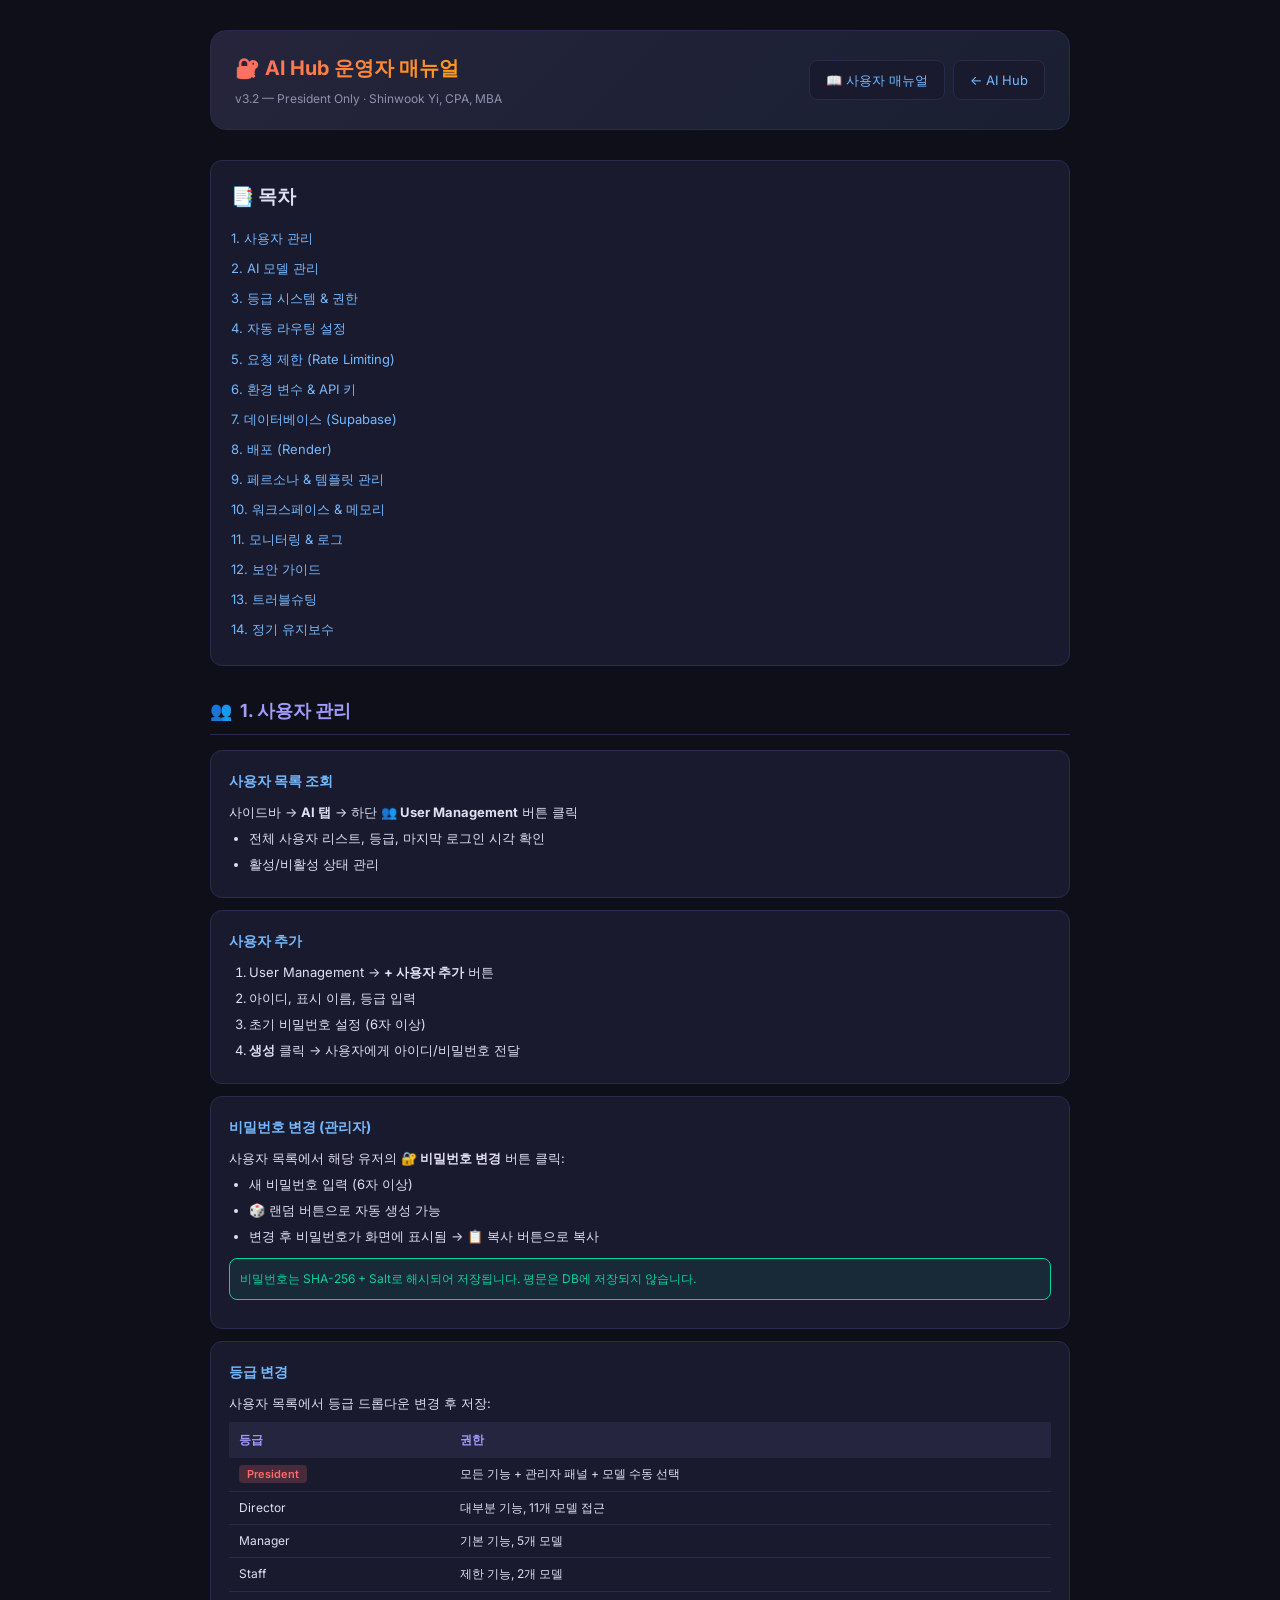
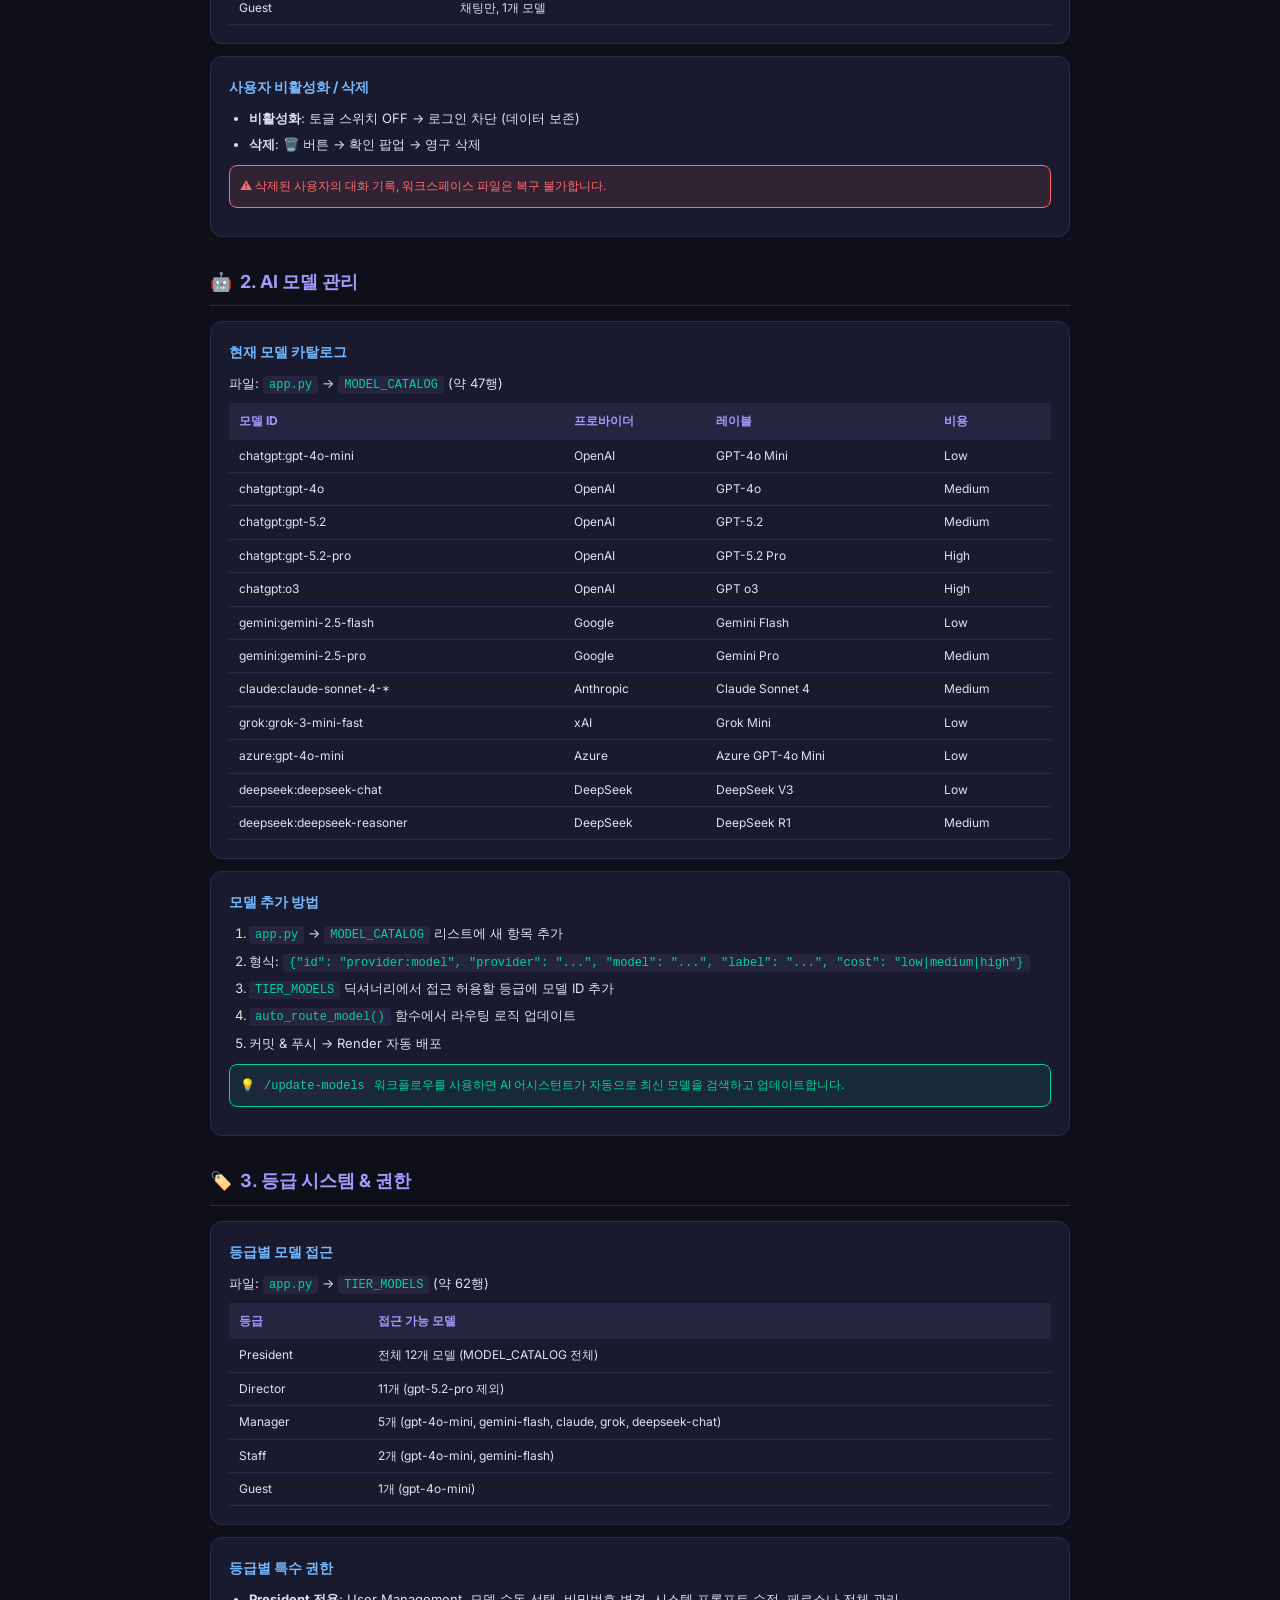
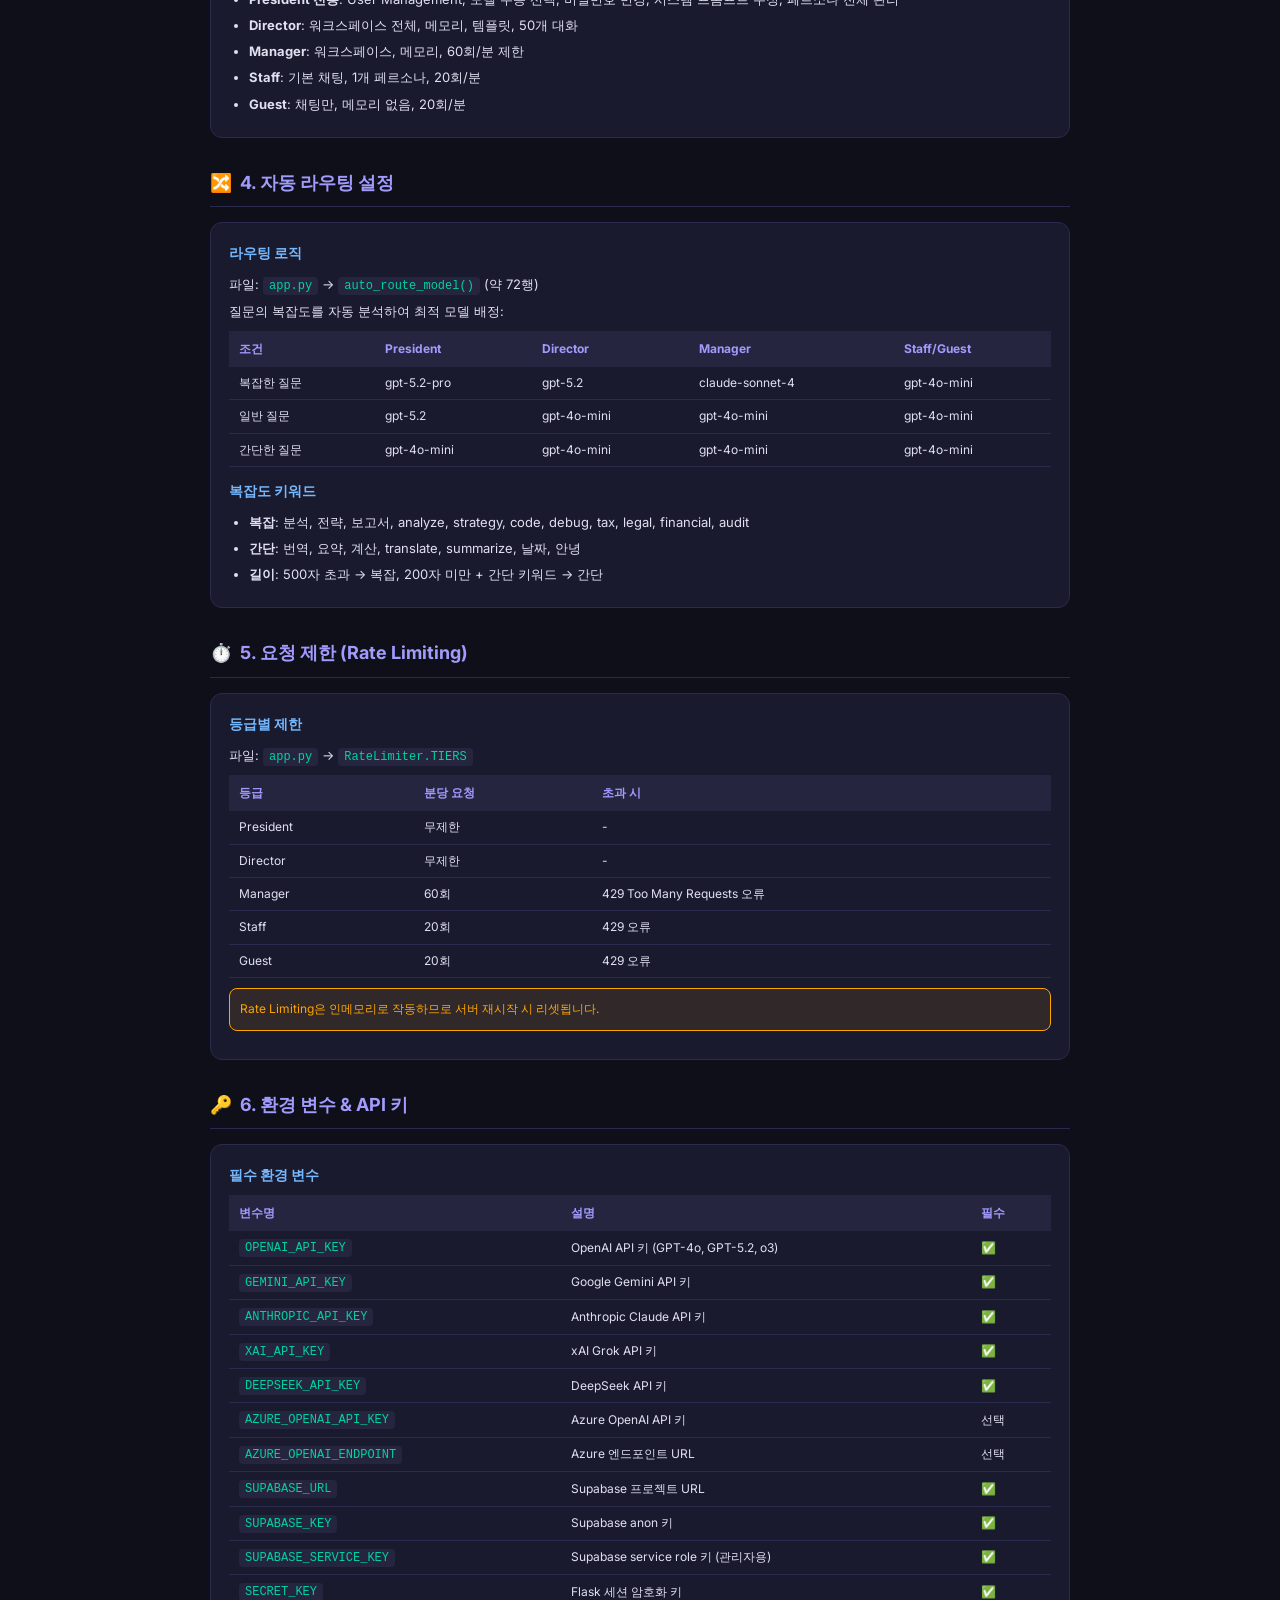
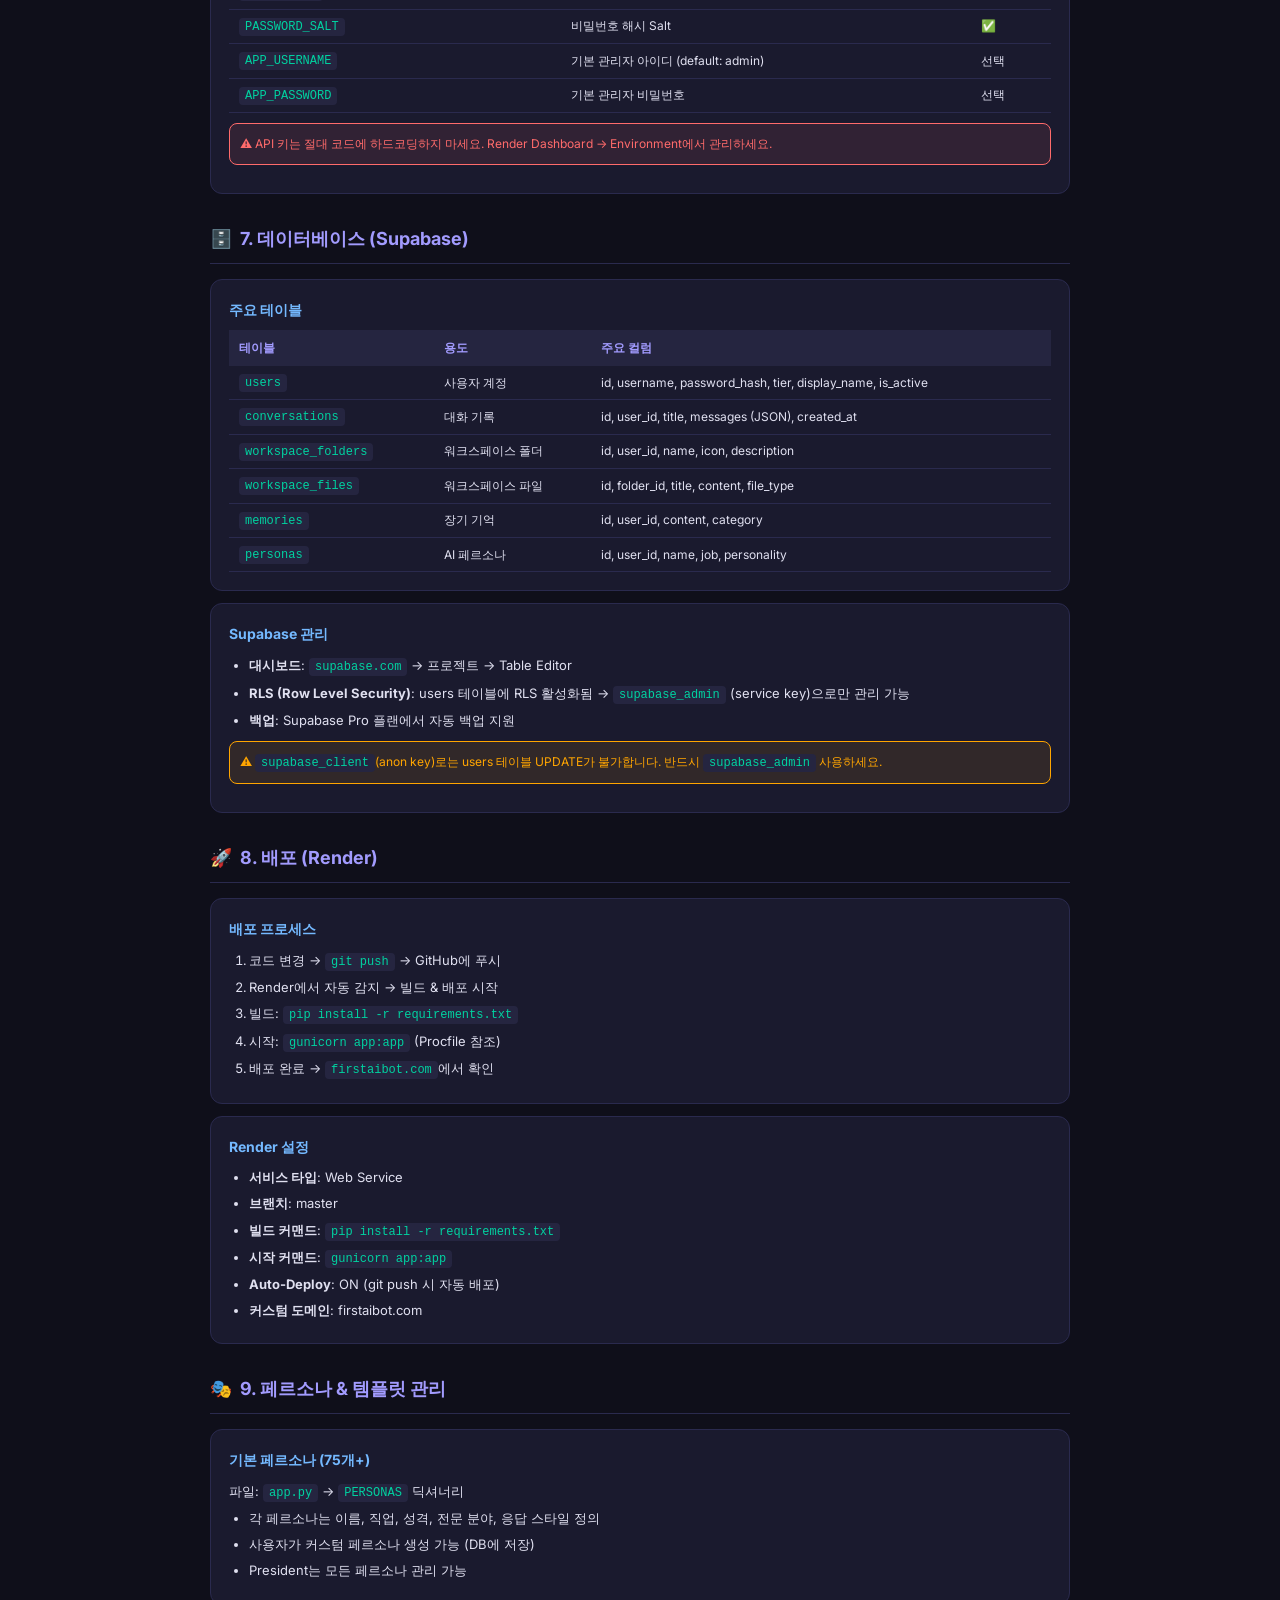
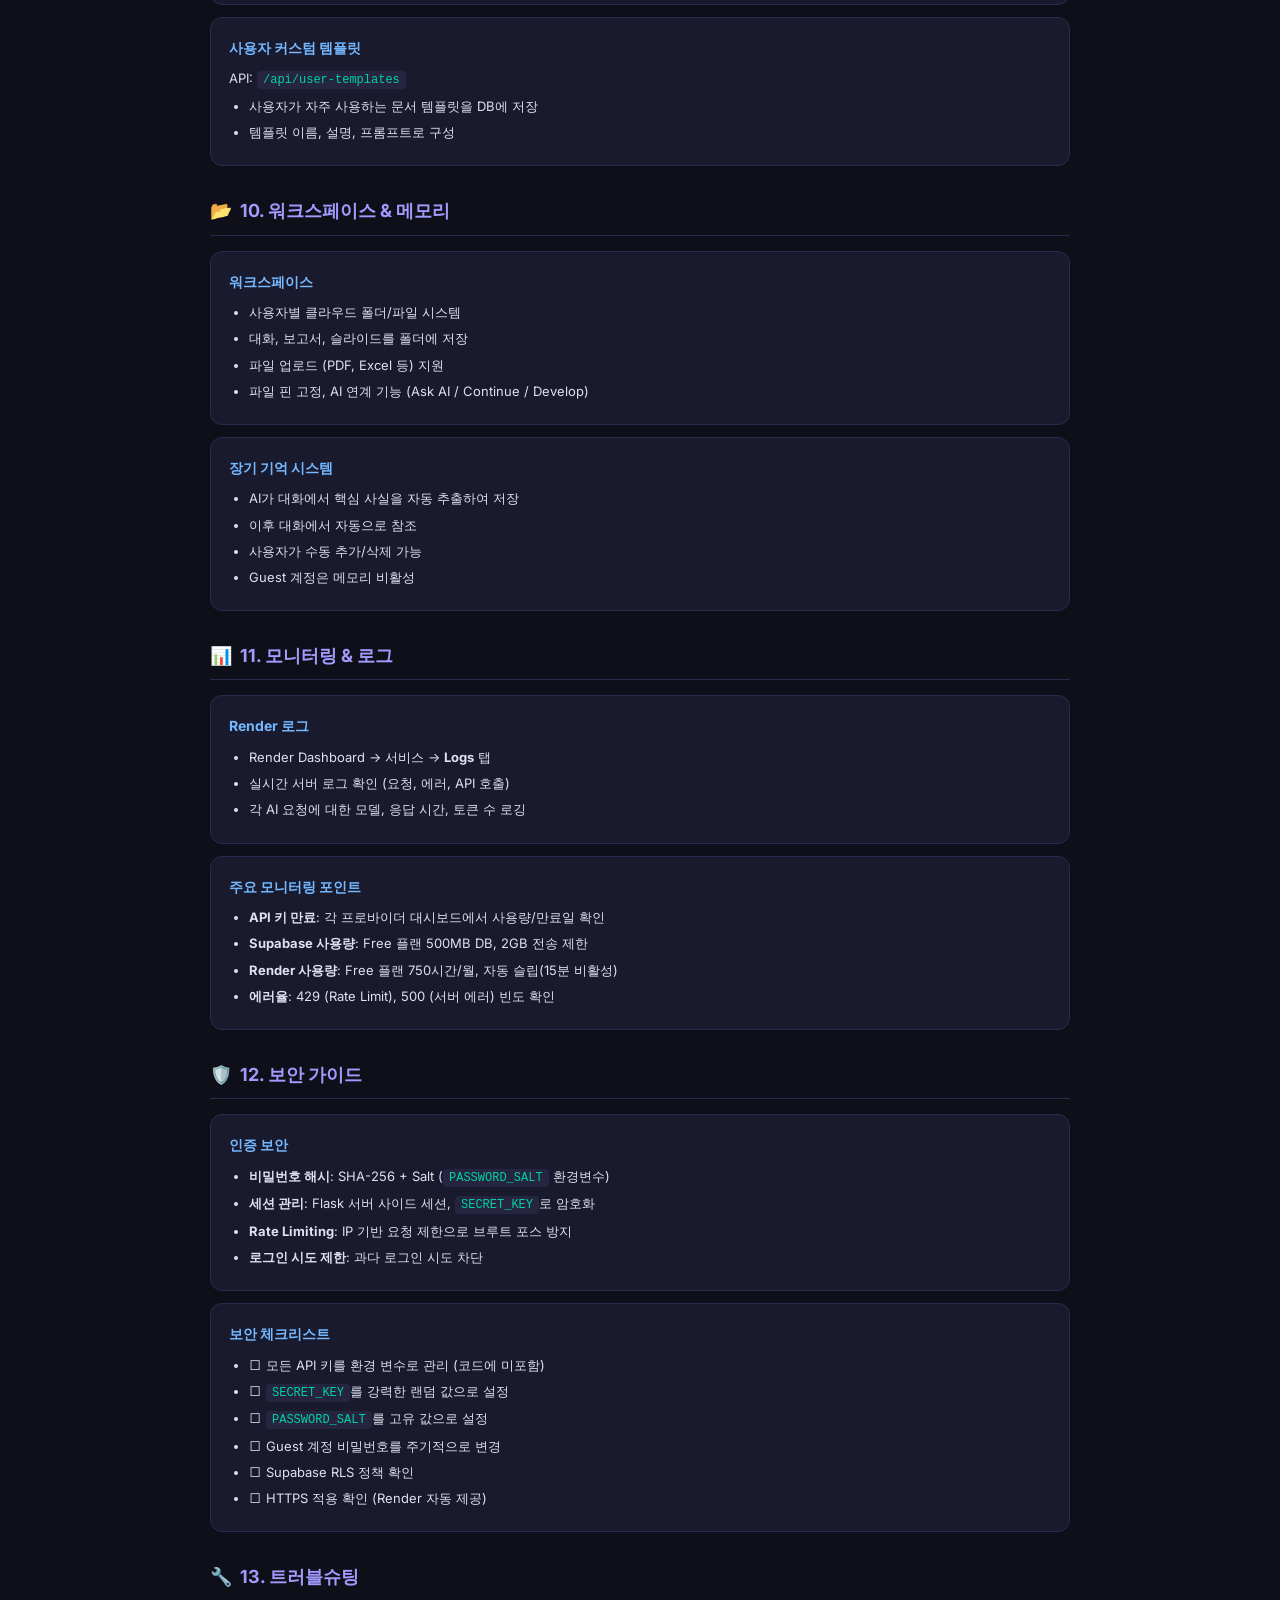
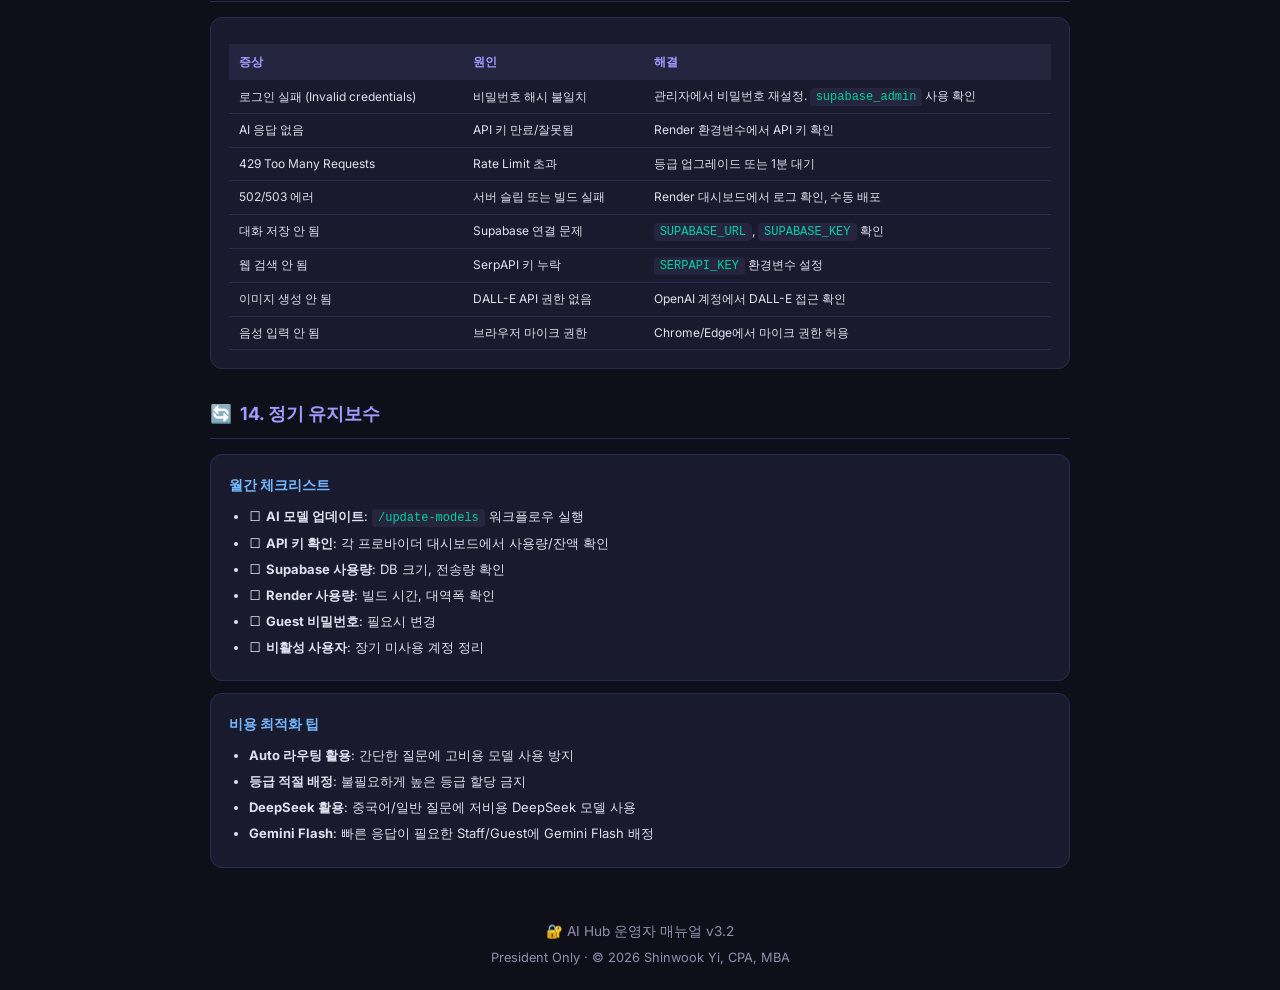
==== templates/admin_manual.html @ 711cc8d6 "Add admin manual (President only), fix user manual (GPT-5.2, tier counts, Owner ref)" ====
<!DOCTYPE html>
<html lang="ko">
<head>
    <meta charset="UTF-8">
    <meta name="viewport" content="width=device-width, initial-scale=1.0">
    <title>AI Hub — 운영자 매뉴얼</title>
    <link href="https://fonts.googleapis.com/css2?family=Inter:wght@400;600;700&display=swap" rel="stylesheet">
    <style>
        :root { --bg: #0f0f1a; --surface: #1a1a2e; --surface2: #252540; --border: #2a2a4e; --text: #e0e0f0; --text2: #9090b0; --accent: #a29bfe; --accent2: #74b9ff; --green: #00d2a0; --orange: #ffa500; --red: #ff6b6b; }
        * { margin: 0; padding: 0; box-sizing: border-box; }
        body { font-family: 'Inter', sans-serif; background: var(--bg); color: var(--text); line-height: 1.7; }
        .container { max-width: 900px; margin: 0 auto; padding: 30px 20px; }
        .header-bar { display: flex; justify-content: space-between; align-items: center; padding: 20px 24px; background: linear-gradient(135deg, rgba(162,155,254,0.15), rgba(116,185,255,0.1)); border-radius: 16px; margin-bottom: 30px; border: 1px solid var(--border); }
        .header-bar h1 { font-size: 20px; background: linear-gradient(135deg, #ff6b6b, #ffa500); -webkit-background-clip: text; -webkit-text-fill-color: transparent; }
        .subtitle { color: var(--text2); font-size: 12px; margin-top: 4px; }
        .back-btn { padding: 8px 16px; background: var(--surface); border: 1px solid var(--border); border-radius: 8px; color: var(--accent2); text-decoration: none; font-size: 13px; }
        .toc { background: var(--surface); border: 1px solid var(--border); border-radius: 12px; padding: 20px; margin-bottom: 30px; }
        .toc a { display: block; color: var(--accent2); text-decoration: none; font-size: 13px; padding: 4px 0; }
        .toc a:hover { color: var(--accent); }
        h2 { font-size: 18px; color: var(--accent); margin: 30px 0 15px; padding-bottom: 8px; border-bottom: 1px solid var(--border); }
        .emoji-icon { margin-right: 8px; }
        .card { background: var(--surface); border: 1px solid var(--border); border-radius: 12px; padding: 18px; margin-bottom: 12px; }
        .card h3 { font-size: 14px; color: var(--accent2); margin-bottom: 8px; }
        .card p, .card li { font-size: 13px; color: var(--text); margin-bottom: 4px; }
        .card ul, .card ol { padding-left: 20px; }
        table { width: 100%; border-collapse: collapse; font-size: 12px; margin-top: 8px; }
        th { background: var(--surface2); color: var(--accent); text-align: left; padding: 8px 10px; }
        td { padding: 6px 10px; border-bottom: 1px solid var(--border); }
        code { background: var(--surface2); color: var(--green); padding: 2px 6px; border-radius: 4px; font-size: 12px; }
        .warn { background: rgba(255,165,0,0.1); border: 1px solid var(--orange); border-radius: 8px; padding: 10px; font-size: 12px; color: var(--orange); margin: 10px 0; }
        .danger { background: rgba(255,107,107,0.1); border: 1px solid var(--red); border-radius: 8px; padding: 10px; font-size: 12px; color: var(--red); margin: 10px 0; }
        .tip { background: rgba(0,210,160,0.08); border: 1px solid var(--green); border-radius: 8px; padding: 10px; font-size: 12px; color: var(--green); margin: 10px 0; }
        .badge { padding: 2px 8px; border-radius: 4px; font-size: 11px; font-weight: 600; }
        .badge-owner { background: rgba(255,107,107,0.2); color: #ff6b6b; }
    </style>
</head>
<body>
<div class="container">
  <div class="header-bar">
    <div>
      <h1>🔐 AI Hub 운영자 매뉴얼</h1>
      <p class="subtitle">v3.2 — President Only · Shinwook Yi, CPA, MBA</p>
    </div>
    <div style="display:flex;gap:8px;">
      <a href="/manual" class="back-btn">📖 사용자 매뉴얼</a>
      <a href="/" class="back-btn">← AI Hub</a>
    </div>
  </div>

  <div class="toc">
    <h3 style="margin-bottom:10px;">📑 목차</h3>
    <a href="#users">1. 사용자 관리</a>
    <a href="#models">2. AI 모델 관리</a>
    <a href="#tiers">3. 등급 시스템 & 권한</a>
    <a href="#routing">4. 자동 라우팅 설정</a>
    <a href="#rate">5. 요청 제한 (Rate Limiting)</a>
    <a href="#env">6. 환경 변수 & API 키</a>
    <a href="#db">7. 데이터베이스 (Supabase)</a>
    <a href="#deploy">8. 배포 (Render)</a>
    <a href="#personas">9. 페르소나 & 템플릿 관리</a>
    <a href="#workspace">10. 워크스페이스 & 메모리</a>
    <a href="#monitoring">11. 모니터링 & 로그</a>
    <a href="#security">12. 보안 가이드</a>
    <a href="#troubleshooting">13. 트러블슈팅</a>
    <a href="#maintenance">14. 정기 유지보수</a>
  </div>

  <!-- 1. 사용자 관리 -->
  <h2 id="users"><span class="emoji-icon">👥</span>1. 사용자 관리</h2>
  <div class="card">
    <h3>사용자 목록 조회</h3>
    <p>사이드바 → <strong>AI 탭</strong> → 하단 <strong>👥 User Management</strong> 버튼 클릭</p>
    <ul>
      <li>전체 사용자 리스트, 등급, 마지막 로그인 시각 확인</li>
      <li>활성/비활성 상태 관리</li>
    </ul>
  </div>
  <div class="card">
    <h3>사용자 추가</h3>
    <ol>
      <li>User Management → <strong>+ 사용자 추가</strong> 버튼</li>
      <li>아이디, 표시 이름, 등급 입력</li>
      <li>초기 비밀번호 설정 (6자 이상)</li>
      <li><strong>생성</strong> 클릭 → 사용자에게 아이디/비밀번호 전달</li>
    </ol>
  </div>
  <div class="card">
    <h3>비밀번호 변경 (관리자)</h3>
    <p>사용자 목록에서 해당 유저의 <strong>🔐 비밀번호 변경</strong> 버튼 클릭:</p>
    <ul>
      <li>새 비밀번호 입력 (6자 이상)</li>
      <li>🎲 랜덤 버튼으로 자동 생성 가능</li>
      <li>변경 후 비밀번호가 화면에 표시됨 → 📋 복사 버튼으로 복사</li>
    </ul>
    <div class="tip">비밀번호는 SHA-256 + Salt로 해시되어 저장됩니다. 평문은 DB에 저장되지 않습니다.</div>
  </div>
  <div class="card">
    <h3>등급 변경</h3>
    <p>사용자 목록에서 등급 드롭다운 변경 후 저장:</p>
    <table>
      <tr><th>등급</th><th>권한</th></tr>
      <tr><td><span class="badge badge-owner">President</span></td><td>모든 기능 + 관리자 패널 + 모델 수동 선택</td></tr>
      <tr><td>Director</td><td>대부분 기능, 11개 모델 접근</td></tr>
      <tr><td>Manager</td><td>기본 기능, 5개 모델</td></tr>
      <tr><td>Staff</td><td>제한 기능, 2개 모델</td></tr>
      <tr><td>Guest</td><td>채팅만, 1개 모델</td></tr>
    </table>
  </div>
  <div class="card">
    <h3>사용자 비활성화 / 삭제</h3>
    <ul>
      <li><strong>비활성화</strong>: 토글 스위치 OFF → 로그인 차단 (데이터 보존)</li>
      <li><strong>삭제</strong>: 🗑️ 버튼 → 확인 팝업 → 영구 삭제</li>
    </ul>
    <div class="danger">⚠️ 삭제된 사용자의 대화 기록, 워크스페이스 파일은 복구 불가합니다.</div>
  </div>

  <!-- 2. AI 모델 관리 -->
  <h2 id="models"><span class="emoji-icon">🤖</span>2. AI 모델 관리</h2>
  <div class="card">
    <h3>현재 모델 카탈로그</h3>
    <p>파일: <code>app.py</code> → <code>MODEL_CATALOG</code> (약 47행)</p>
    <table>
      <tr><th>모델 ID</th><th>프로바이더</th><th>레이블</th><th>비용</th></tr>
      <tr><td>chatgpt:gpt-4o-mini</td><td>OpenAI</td><td>GPT-4o Mini</td><td>Low</td></tr>
      <tr><td>chatgpt:gpt-4o</td><td>OpenAI</td><td>GPT-4o</td><td>Medium</td></tr>
      <tr><td>chatgpt:gpt-5.2</td><td>OpenAI</td><td>GPT-5.2</td><td>Medium</td></tr>
      <tr><td>chatgpt:gpt-5.2-pro</td><td>OpenAI</td><td>GPT-5.2 Pro</td><td>High</td></tr>
      <tr><td>chatgpt:o3</td><td>OpenAI</td><td>GPT o3</td><td>High</td></tr>
      <tr><td>gemini:gemini-2.5-flash</td><td>Google</td><td>Gemini Flash</td><td>Low</td></tr>
      <tr><td>gemini:gemini-2.5-pro</td><td>Google</td><td>Gemini Pro</td><td>Medium</td></tr>
      <tr><td>claude:claude-sonnet-4-*</td><td>Anthropic</td><td>Claude Sonnet 4</td><td>Medium</td></tr>
      <tr><td>grok:grok-3-mini-fast</td><td>xAI</td><td>Grok Mini</td><td>Low</td></tr>
      <tr><td>azure:gpt-4o-mini</td><td>Azure</td><td>Azure GPT-4o Mini</td><td>Low</td></tr>
      <tr><td>deepseek:deepseek-chat</td><td>DeepSeek</td><td>DeepSeek V3</td><td>Low</td></tr>
      <tr><td>deepseek:deepseek-reasoner</td><td>DeepSeek</td><td>DeepSeek R1</td><td>Medium</td></tr>
    </table>
  </div>
  <div class="card">
    <h3>모델 추가 방법</h3>
    <ol>
      <li><code>app.py</code> → <code>MODEL_CATALOG</code> 리스트에 새 항목 추가</li>
      <li>형식: <code>{"id": "provider:model", "provider": "...", "model": "...", "label": "...", "cost": "low|medium|high"}</code></li>
      <li><code>TIER_MODELS</code> 딕셔너리에서 접근 허용할 등급에 모델 ID 추가</li>
      <li><code>auto_route_model()</code> 함수에서 라우팅 로직 업데이트</li>
      <li>커밋 & 푸시 → Render 자동 배포</li>
    </ol>
    <div class="tip">💡 <code>/update-models</code> 워크플로우를 사용하면 AI 어시스턴트가 자동으로 최신 모델을 검색하고 업데이트합니다.</div>
  </div>

  <!-- 3. 등급 시스템 -->
  <h2 id="tiers"><span class="emoji-icon">🏷️</span>3. 등급 시스템 & 권한</h2>
  <div class="card">
    <h3>등급별 모델 접근</h3>
    <p>파일: <code>app.py</code> → <code>TIER_MODELS</code> (약 62행)</p>
    <table>
      <tr><th>등급</th><th>접근 가능 모델</th></tr>
      <tr><td>President</td><td>전체 12개 모델 (MODEL_CATALOG 전체)</td></tr>
      <tr><td>Director</td><td>11개 (gpt-5.2-pro 제외)</td></tr>
      <tr><td>Manager</td><td>5개 (gpt-4o-mini, gemini-flash, claude, grok, deepseek-chat)</td></tr>
      <tr><td>Staff</td><td>2개 (gpt-4o-mini, gemini-flash)</td></tr>
      <tr><td>Guest</td><td>1개 (gpt-4o-mini)</td></tr>
    </table>
  </div>
  <div class="card">
    <h3>등급별 특수 권한</h3>
    <ul>
      <li><strong>President 전용</strong>: User Management, 모델 수동 선택, 비밀번호 변경, 시스템 프롬프트 수정, 페르소나 전체 관리</li>
      <li><strong>Director</strong>: 워크스페이스 전체, 메모리, 템플릿, 50개 대화</li>
      <li><strong>Manager</strong>: 워크스페이스, 메모리, 60회/분 제한</li>
      <li><strong>Staff</strong>: 기본 채팅, 1개 페르소나, 20회/분</li>
      <li><strong>Guest</strong>: 채팅만, 메모리 없음, 20회/분</li>
    </ul>
  </div>

  <!-- 4. 자동 라우팅 -->
  <h2 id="routing"><span class="emoji-icon">🔀</span>4. 자동 라우팅 설정</h2>
  <div class="card">
    <h3>라우팅 로직</h3>
    <p>파일: <code>app.py</code> → <code>auto_route_model()</code> (약 72행)</p>
    <p>질문의 복잡도를 자동 분석하여 최적 모델 배정:</p>
    <table>
      <tr><th>조건</th><th>President</th><th>Director</th><th>Manager</th><th>Staff/Guest</th></tr>
      <tr><td>복잡한 질문</td><td>gpt-5.2-pro</td><td>gpt-5.2</td><td>claude-sonnet-4</td><td>gpt-4o-mini</td></tr>
      <tr><td>일반 질문</td><td>gpt-5.2</td><td>gpt-4o-mini</td><td>gpt-4o-mini</td><td>gpt-4o-mini</td></tr>
      <tr><td>간단한 질문</td><td>gpt-4o-mini</td><td>gpt-4o-mini</td><td>gpt-4o-mini</td><td>gpt-4o-mini</td></tr>
    </table>
    <h3 style="margin-top:12px;">복잡도 키워드</h3>
    <ul>
      <li><strong>복잡</strong>: 분석, 전략, 보고서, analyze, strategy, code, debug, tax, legal, financial, audit</li>
      <li><strong>간단</strong>: 번역, 요약, 계산, translate, summarize, 날짜, 안녕</li>
      <li><strong>길이</strong>: 500자 초과 → 복잡, 200자 미만 + 간단 키워드 → 간단</li>
    </ul>
  </div>

  <!-- 5. 요청 제한 -->
  <h2 id="rate"><span class="emoji-icon">⏱️</span>5. 요청 제한 (Rate Limiting)</h2>
  <div class="card">
    <h3>등급별 제한</h3>
    <p>파일: <code>app.py</code> → <code>RateLimiter.TIERS</code></p>
    <table>
      <tr><th>등급</th><th>분당 요청</th><th>초과 시</th></tr>
      <tr><td>President</td><td>무제한</td><td>-</td></tr>
      <tr><td>Director</td><td>무제한</td><td>-</td></tr>
      <tr><td>Manager</td><td>60회</td><td>429 Too Many Requests 오류</td></tr>
      <tr><td>Staff</td><td>20회</td><td>429 오류</td></tr>
      <tr><td>Guest</td><td>20회</td><td>429 오류</td></tr>
    </table>
    <div class="warn">Rate Limiting은 인메모리로 작동하므로 서버 재시작 시 리셋됩니다.</div>
  </div>

  <!-- 6. 환경 변수 -->
  <h2 id="env"><span class="emoji-icon">🔑</span>6. 환경 변수 & API 키</h2>
  <div class="card">
    <h3>필수 환경 변수</h3>
    <table>
      <tr><th>변수명</th><th>설명</th><th>필수</th></tr>
      <tr><td><code>OPENAI_API_KEY</code></td><td>OpenAI API 키 (GPT-4o, GPT-5.2, o3)</td><td>✅</td></tr>
      <tr><td><code>GEMINI_API_KEY</code></td><td>Google Gemini API 키</td><td>✅</td></tr>
      <tr><td><code>ANTHROPIC_API_KEY</code></td><td>Anthropic Claude API 키</td><td>✅</td></tr>
      <tr><td><code>XAI_API_KEY</code></td><td>xAI Grok API 키</td><td>✅</td></tr>
      <tr><td><code>DEEPSEEK_API_KEY</code></td><td>DeepSeek API 키</td><td>✅</td></tr>
      <tr><td><code>AZURE_OPENAI_API_KEY</code></td><td>Azure OpenAI API 키</td><td>선택</td></tr>
      <tr><td><code>AZURE_OPENAI_ENDPOINT</code></td><td>Azure 엔드포인트 URL</td><td>선택</td></tr>
      <tr><td><code>SUPABASE_URL</code></td><td>Supabase 프로젝트 URL</td><td>✅</td></tr>
      <tr><td><code>SUPABASE_KEY</code></td><td>Supabase anon 키</td><td>✅</td></tr>
      <tr><td><code>SUPABASE_SERVICE_KEY</code></td><td>Supabase service role 키 (관리자용)</td><td>✅</td></tr>
      <tr><td><code>SECRET_KEY</code></td><td>Flask 세션 암호화 키</td><td>✅</td></tr>
      <tr><td><code>PASSWORD_SALT</code></td><td>비밀번호 해시 Salt</td><td>✅</td></tr>
      <tr><td><code>APP_USERNAME</code></td><td>기본 관리자 아이디 (default: admin)</td><td>선택</td></tr>
      <tr><td><code>APP_PASSWORD</code></td><td>기본 관리자 비밀번호</td><td>선택</td></tr>
    </table>
    <div class="danger">⚠️ API 키는 절대 코드에 하드코딩하지 마세요. Render Dashboard → Environment에서 관리하세요.</div>
  </div>

  <!-- 7. 데이터베이스 -->
  <h2 id="db"><span class="emoji-icon">🗄️</span>7. 데이터베이스 (Supabase)</h2>
  <div class="card">
    <h3>주요 테이블</h3>
    <table>
      <tr><th>테이블</th><th>용도</th><th>주요 컬럼</th></tr>
      <tr><td><code>users</code></td><td>사용자 계정</td><td>id, username, password_hash, tier, display_name, is_active</td></tr>
      <tr><td><code>conversations</code></td><td>대화 기록</td><td>id, user_id, title, messages (JSON), created_at</td></tr>
      <tr><td><code>workspace_folders</code></td><td>워크스페이스 폴더</td><td>id, user_id, name, icon, description</td></tr>
      <tr><td><code>workspace_files</code></td><td>워크스페이스 파일</td><td>id, folder_id, title, content, file_type</td></tr>
      <tr><td><code>memories</code></td><td>장기 기억</td><td>id, user_id, content, category</td></tr>
      <tr><td><code>personas</code></td><td>AI 페르소나</td><td>id, user_id, name, job, personality</td></tr>
    </table>
  </div>
  <div class="card">
    <h3>Supabase 관리</h3>
    <ul>
      <li><strong>대시보드</strong>: <code>supabase.com</code> → 프로젝트 → Table Editor</li>
      <li><strong>RLS (Row Level Security)</strong>: users 테이블에 RLS 활성화됨 → <code>supabase_admin</code> (service key)으로만 관리 가능</li>
      <li><strong>백업</strong>: Supabase Pro 플랜에서 자동 백업 지원</li>
    </ul>
    <div class="warn">⚠️ <code>supabase_client</code>(anon key)로는 users 테이블 UPDATE가 불가합니다. 반드시 <code>supabase_admin</code> 사용하세요.</div>
  </div>

  <!-- 8. 배포 -->
  <h2 id="deploy"><span class="emoji-icon">🚀</span>8. 배포 (Render)</h2>
  <div class="card">
    <h3>배포 프로세스</h3>
    <ol>
      <li>코드 변경 → <code>git push</code> → GitHub에 푸시</li>
      <li>Render에서 자동 감지 → 빌드 & 배포 시작</li>
      <li>빌드: <code>pip install -r requirements.txt</code></li>
      <li>시작: <code>gunicorn app:app</code> (Procfile 참조)</li>
      <li>배포 완료 → <code>firstaibot.com</code>에서 확인</li>
    </ol>
  </div>
  <div class="card">
    <h3>Render 설정</h3>
    <ul>
      <li><strong>서비스 타입</strong>: Web Service</li>
      <li><strong>브랜치</strong>: master</li>
      <li><strong>빌드 커맨드</strong>: <code>pip install -r requirements.txt</code></li>
      <li><strong>시작 커맨드</strong>: <code>gunicorn app:app</code></li>
      <li><strong>Auto-Deploy</strong>: ON (git push 시 자동 배포)</li>
      <li><strong>커스텀 도메인</strong>: firstaibot.com</li>
    </ul>
  </div>

  <!-- 9. 페르소나 -->
  <h2 id="personas"><span class="emoji-icon">🎭</span>9. 페르소나 & 템플릿 관리</h2>
  <div class="card">
    <h3>기본 페르소나 (75개+)</h3>
    <p>파일: <code>app.py</code> → <code>PERSONAS</code> 딕셔너리</p>
    <ul>
      <li>각 페르소나는 이름, 직업, 성격, 전문 분야, 응답 스타일 정의</li>
      <li>사용자가 커스텀 페르소나 생성 가능 (DB에 저장)</li>
      <li>President는 모든 페르소나 관리 가능</li>
    </ul>
  </div>
  <div class="card">
    <h3>사용자 커스텀 템플릿</h3>
    <p>API: <code>/api/user-templates</code></p>
    <ul>
      <li>사용자가 자주 사용하는 문서 템플릿을 DB에 저장</li>
      <li>템플릿 이름, 설명, 프롬프트로 구성</li>
    </ul>
  </div>

  <!-- 10. 워크스페이스 -->
  <h2 id="workspace"><span class="emoji-icon">📂</span>10. 워크스페이스 & 메모리</h2>
  <div class="card">
    <h3>워크스페이스</h3>
    <ul>
      <li>사용자별 클라우드 폴더/파일 시스템</li>
      <li>대화, 보고서, 슬라이드를 폴더에 저장</li>
      <li>파일 업로드 (PDF, Excel 등) 지원</li>
      <li>파일 핀 고정, AI 연계 기능 (Ask AI / Continue / Develop)</li>
    </ul>
  </div>
  <div class="card">
    <h3>장기 기억 시스템</h3>
    <ul>
      <li>AI가 대화에서 핵심 사실을 자동 추출하여 저장</li>
      <li>이후 대화에서 자동으로 참조</li>
      <li>사용자가 수동 추가/삭제 가능</li>
      <li>Guest 계정은 메모리 비활성</li>
    </ul>
  </div>

  <!-- 11. 모니터링 -->
  <h2 id="monitoring"><span class="emoji-icon">📊</span>11. 모니터링 & 로그</h2>
  <div class="card">
    <h3>Render 로그</h3>
    <ul>
      <li>Render Dashboard → 서비스 → <strong>Logs</strong> 탭</li>
      <li>실시간 서버 로그 확인 (요청, 에러, API 호출)</li>
      <li>각 AI 요청에 대한 모델, 응답 시간, 토큰 수 로깅</li>
    </ul>
  </div>
  <div class="card">
    <h3>주요 모니터링 포인트</h3>
    <ul>
      <li><strong>API 키 만료</strong>: 각 프로바이더 대시보드에서 사용량/만료일 확인</li>
      <li><strong>Supabase 사용량</strong>: Free 플랜 500MB DB, 2GB 전송 제한</li>
      <li><strong>Render 사용량</strong>: Free 플랜 750시간/월, 자동 슬립(15분 비활성)</li>
      <li><strong>에러율</strong>: 429 (Rate Limit), 500 (서버 에러) 빈도 확인</li>
    </ul>
  </div>

  <!-- 12. 보안 -->
  <h2 id="security"><span class="emoji-icon">🛡️</span>12. 보안 가이드</h2>
  <div class="card">
    <h3>인증 보안</h3>
    <ul>
      <li><strong>비밀번호 해시</strong>: SHA-256 + Salt (<code>PASSWORD_SALT</code> 환경변수)</li>
      <li><strong>세션 관리</strong>: Flask 서버 사이드 세션, <code>SECRET_KEY</code>로 암호화</li>
      <li><strong>Rate Limiting</strong>: IP 기반 요청 제한으로 브루트 포스 방지</li>
      <li><strong>로그인 시도 제한</strong>: 과다 로그인 시도 차단</li>
    </ul>
  </div>
  <div class="card">
    <h3>보안 체크리스트</h3>
    <ul>
      <li>☐ 모든 API 키를 환경 변수로 관리 (코드에 미포함)</li>
      <li>☐ <code>SECRET_KEY</code>를 강력한 랜덤 값으로 설정</li>
      <li>☐ <code>PASSWORD_SALT</code>를 고유 값으로 설정</li>
      <li>☐ Guest 계정 비밀번호를 주기적으로 변경</li>
      <li>☐ Supabase RLS 정책 확인</li>
      <li>☐ HTTPS 적용 확인 (Render 자동 제공)</li>
    </ul>
  </div>

  <!-- 13. 트러블슈팅 -->
  <h2 id="troubleshooting"><span class="emoji-icon">🔧</span>13. 트러블슈팅</h2>
  <div class="card">
    <table>
      <tr><th>증상</th><th>원인</th><th>해결</th></tr>
      <tr><td>로그인 실패 (Invalid credentials)</td><td>비밀번호 해시 불일치</td><td>관리자에서 비밀번호 재설정. <code>supabase_admin</code> 사용 확인</td></tr>
      <tr><td>AI 응답 없음</td><td>API 키 만료/잘못됨</td><td>Render 환경변수에서 API 키 확인</td></tr>
      <tr><td>429 Too Many Requests</td><td>Rate Limit 초과</td><td>등급 업그레이드 또는 1분 대기</td></tr>
      <tr><td>502/503 에러</td><td>서버 슬립 또는 빌드 실패</td><td>Render 대시보드에서 로그 확인, 수동 배포</td></tr>
      <tr><td>대화 저장 안 됨</td><td>Supabase 연결 문제</td><td><code>SUPABASE_URL</code>, <code>SUPABASE_KEY</code> 확인</td></tr>
      <tr><td>웹 검색 안 됨</td><td>SerpAPI 키 누락</td><td><code>SERPAPI_KEY</code> 환경변수 설정</td></tr>
      <tr><td>이미지 생성 안 됨</td><td>DALL-E API 권한 없음</td><td>OpenAI 계정에서 DALL-E 접근 확인</td></tr>
      <tr><td>음성 입력 안 됨</td><td>브라우저 마이크 권한</td><td>Chrome/Edge에서 마이크 권한 허용</td></tr>
    </table>
  </div>

  <!-- 14. 정기 유지보수 -->
  <h2 id="maintenance"><span class="emoji-icon">🔄</span>14. 정기 유지보수</h2>
  <div class="card">
    <h3>월간 체크리스트</h3>
    <ul>
      <li>☐ <strong>AI 모델 업데이트</strong>: <code>/update-models</code> 워크플로우 실행</li>
      <li>☐ <strong>API 키 확인</strong>: 각 프로바이더 대시보드에서 사용량/잔액 확인</li>
      <li>☐ <strong>Supabase 사용량</strong>: DB 크기, 전송량 확인</li>
      <li>☐ <strong>Render 사용량</strong>: 빌드 시간, 대역폭 확인</li>
      <li>☐ <strong>Guest 비밀번호</strong>: 필요시 변경</li>
      <li>☐ <strong>비활성 사용자</strong>: 장기 미사용 계정 정리</li>
    </ul>
  </div>
  <div class="card">
    <h3>비용 최적화 팁</h3>
    <ul>
      <li><strong>Auto 라우팅 활용</strong>: 간단한 질문에 고비용 모델 사용 방지</li>
      <li><strong>등급 적절 배정</strong>: 불필요하게 높은 등급 할당 금지</li>
      <li><strong>DeepSeek 활용</strong>: 중국어/일반 질문에 저비용 DeepSeek 모델 사용</li>
      <li><strong>Gemini Flash</strong>: 빠른 응답이 필요한 Staff/Guest에 Gemini Flash 배정</li>
    </ul>
  </div>

  <div style="text-align:center;padding:40px 0;color:var(--text2);font-size:0.85rem;">
    <p>🔐 AI Hub 운영자 매뉴얼 v3.2</p>
    <p style="margin-top:4px;font-size:0.8rem;">President Only · © 2026 Shinwook Yi, CPA, MBA</p>
  </div>
</div>
</body>
</html>
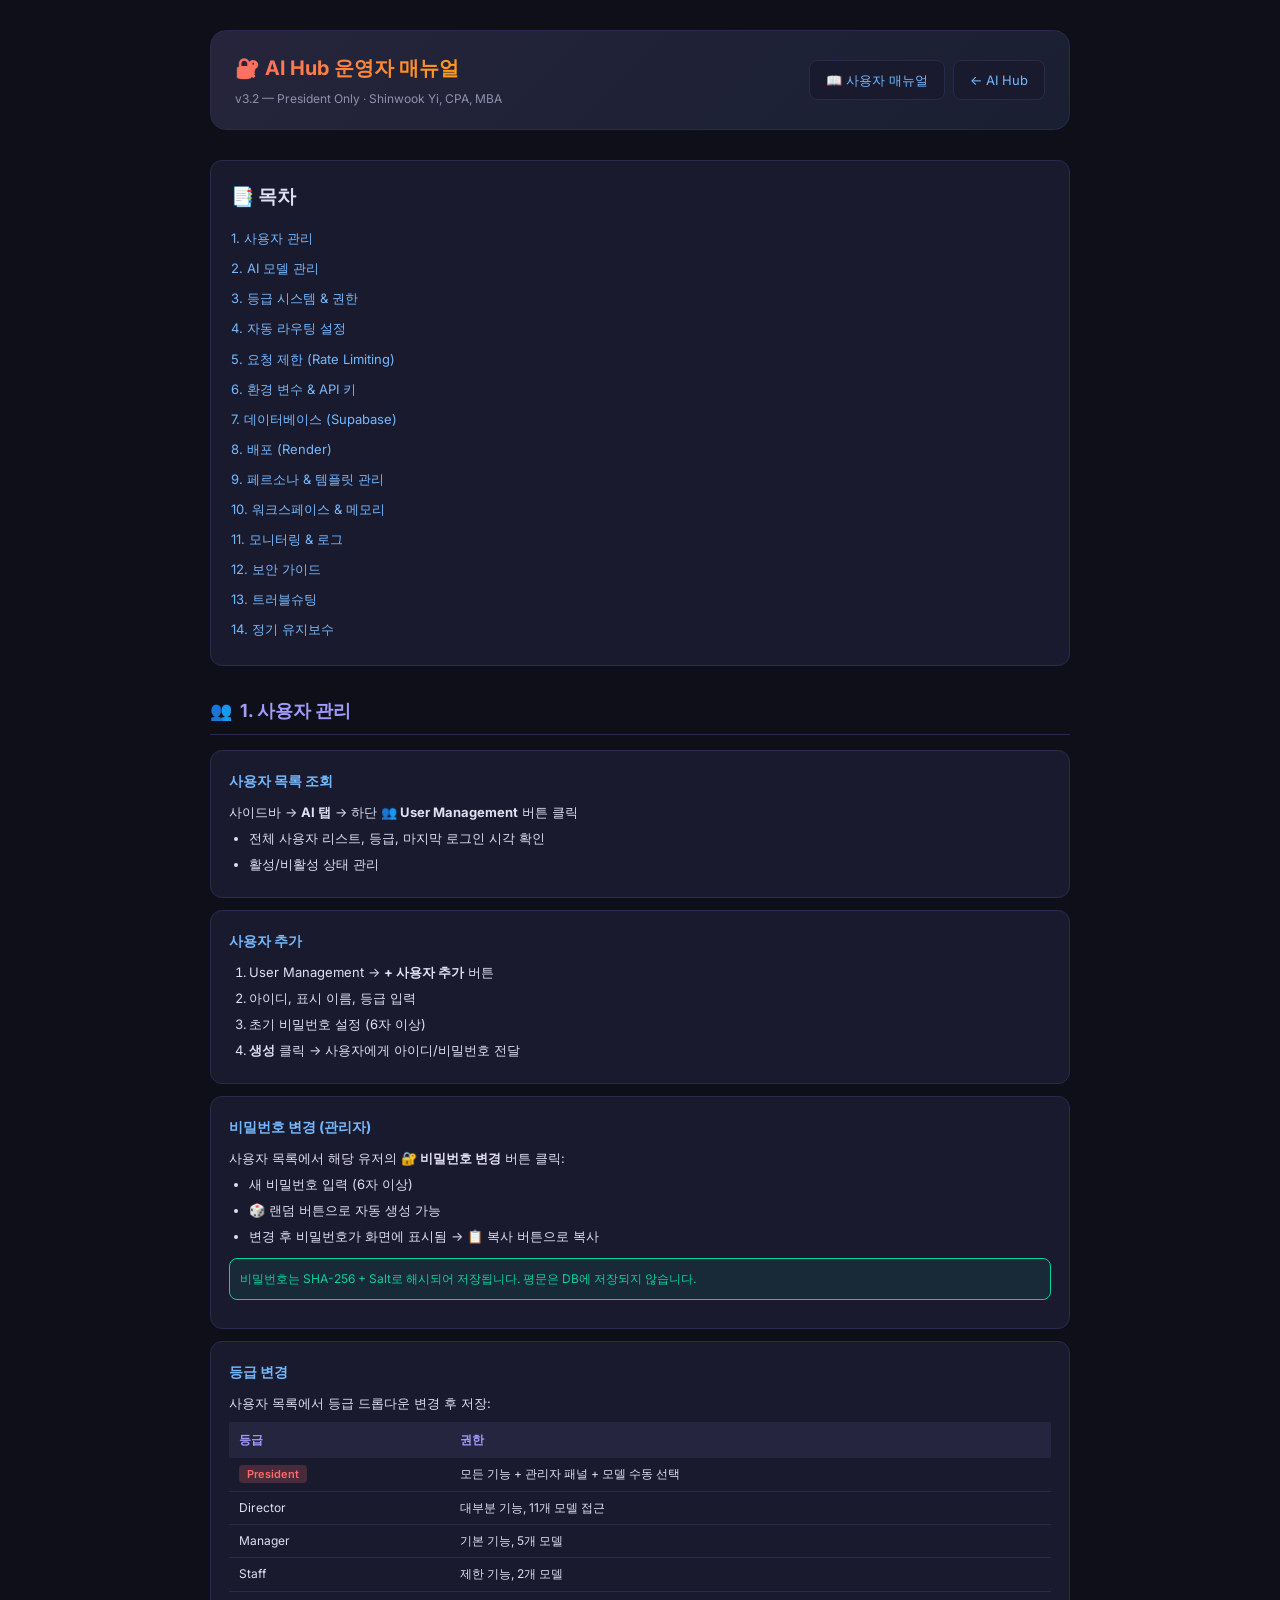
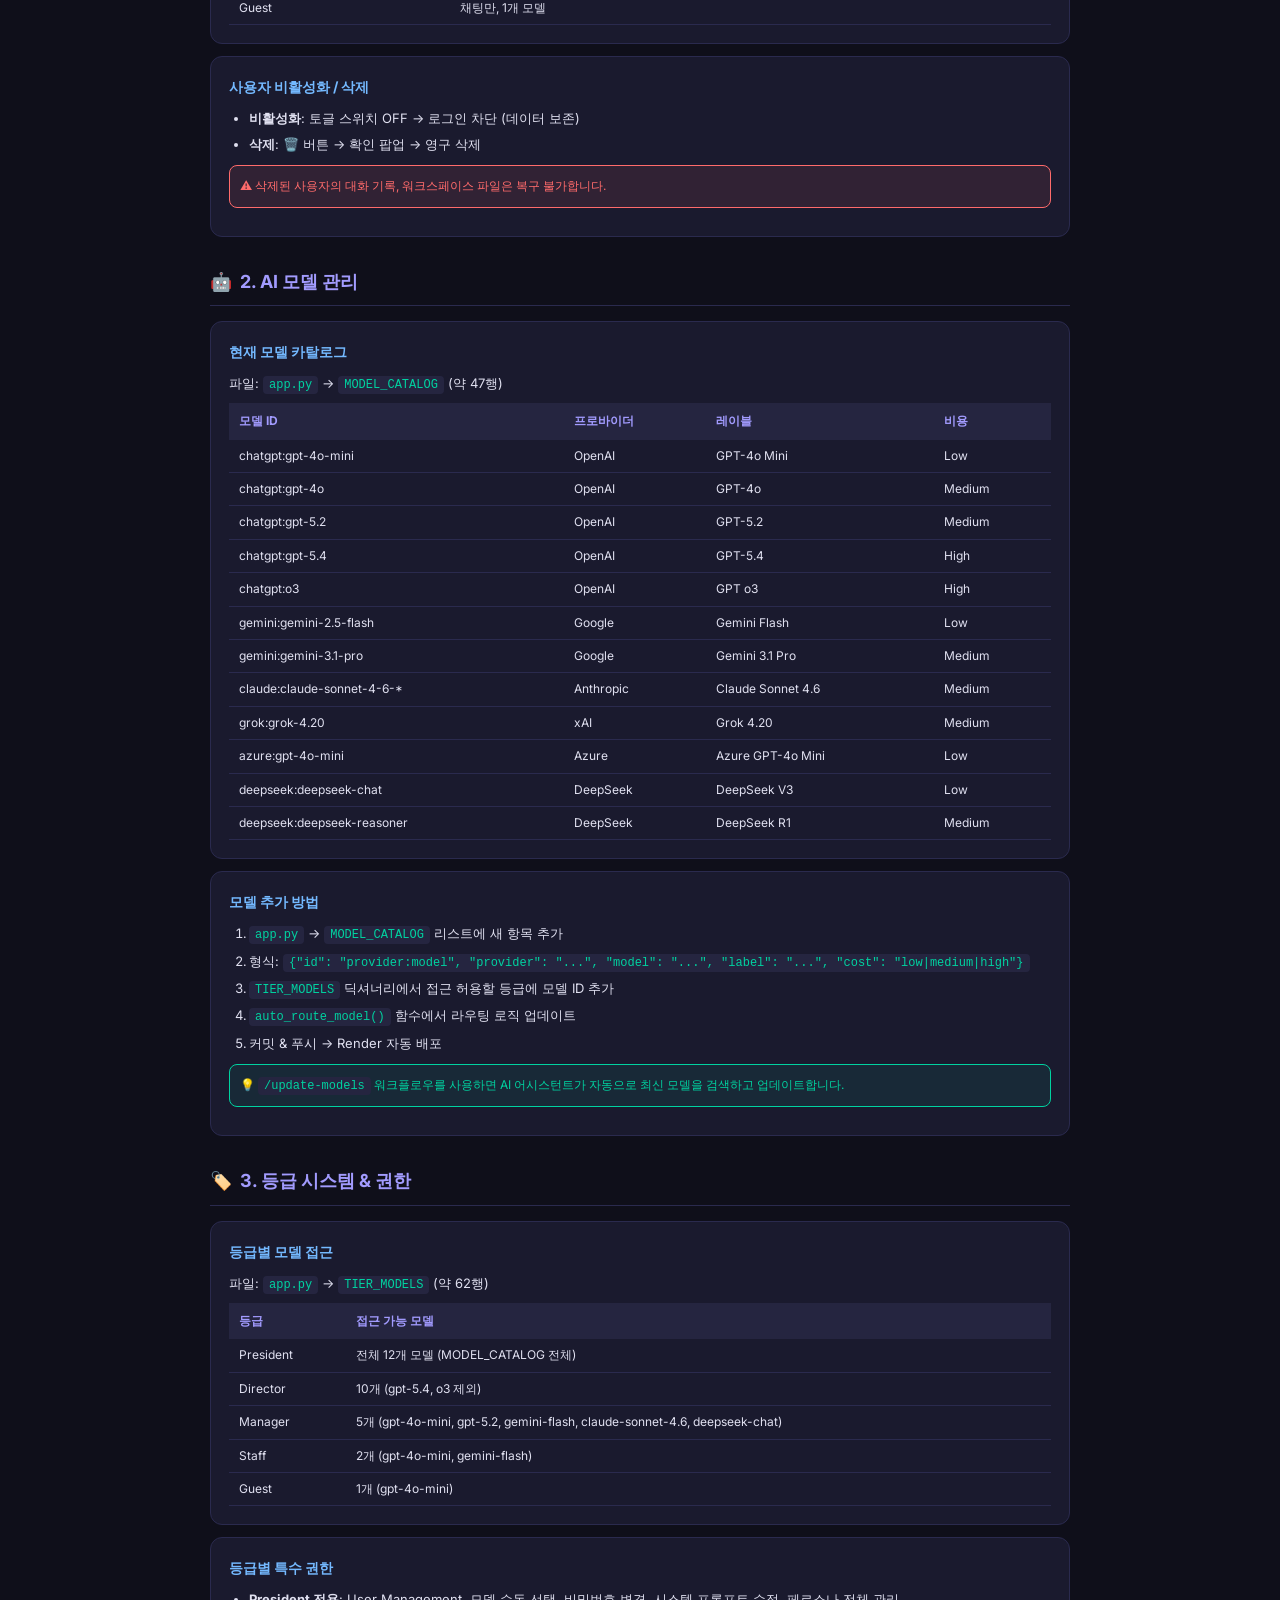
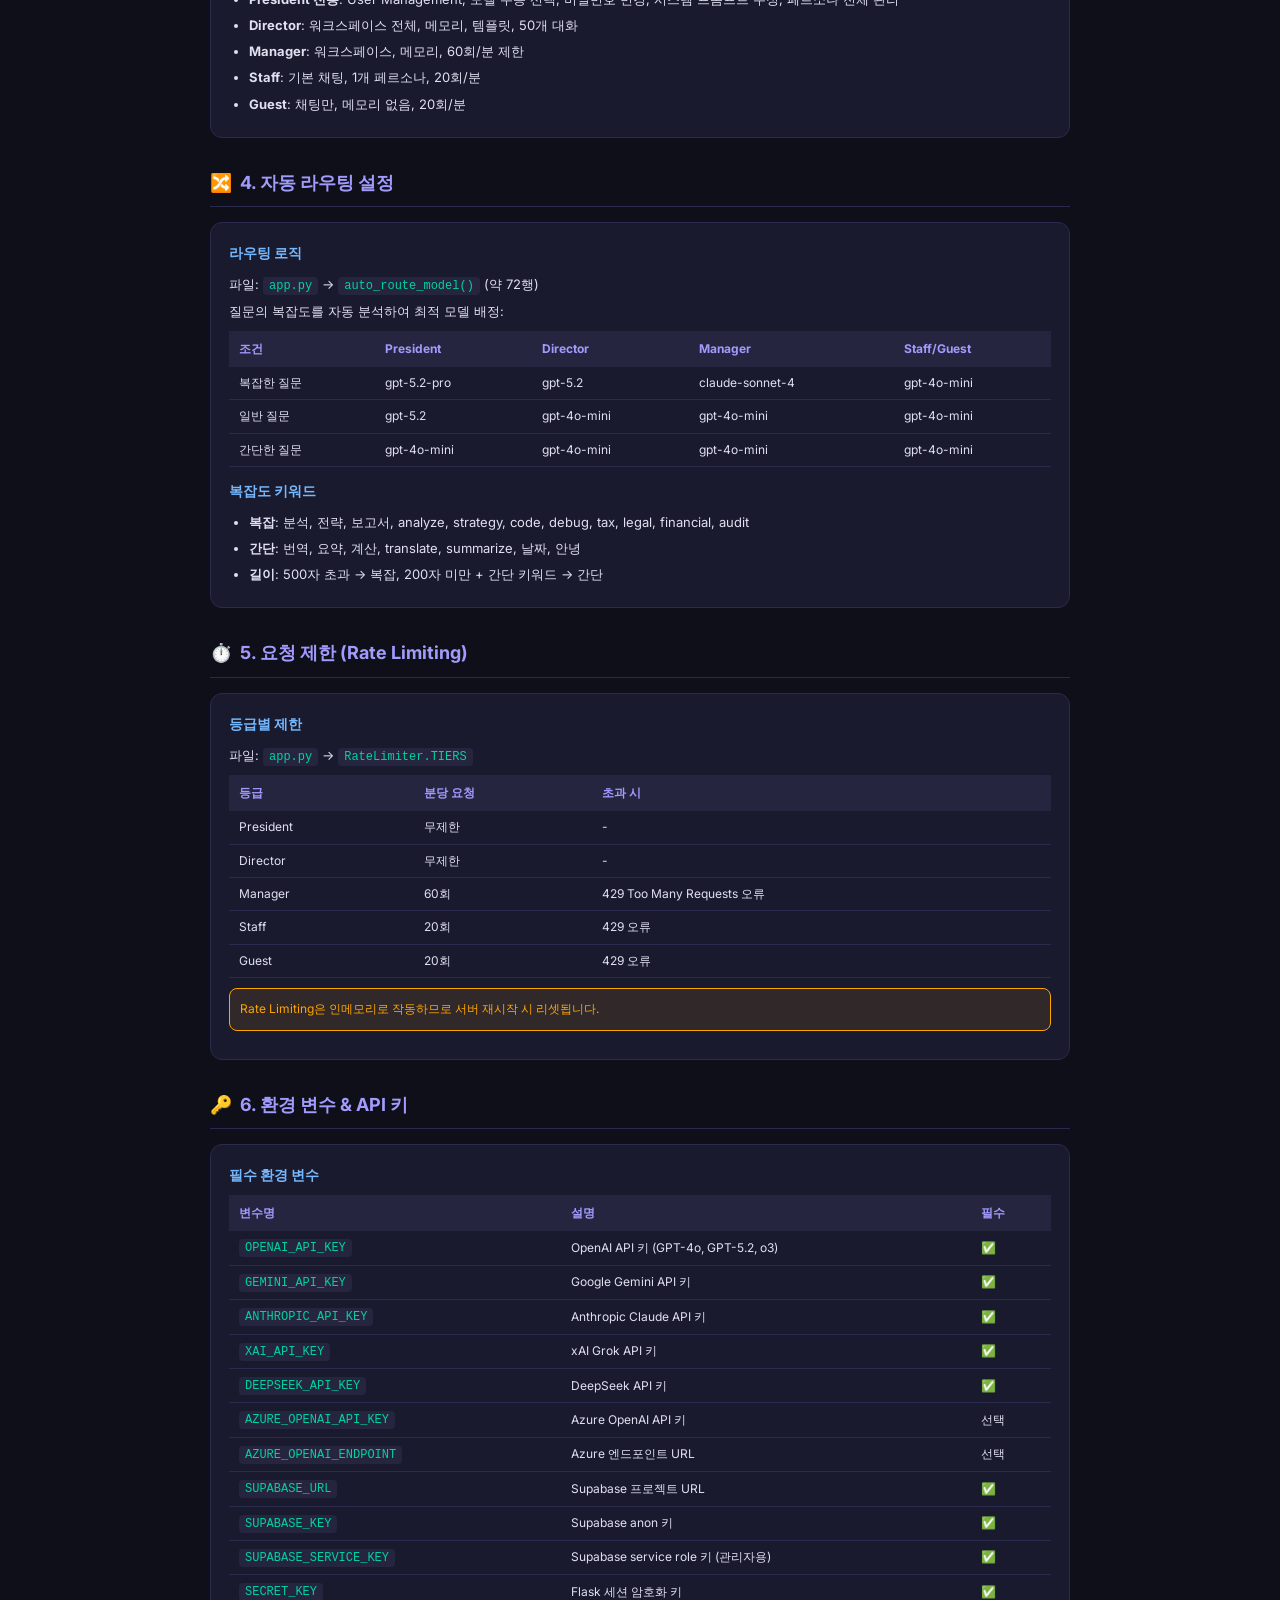
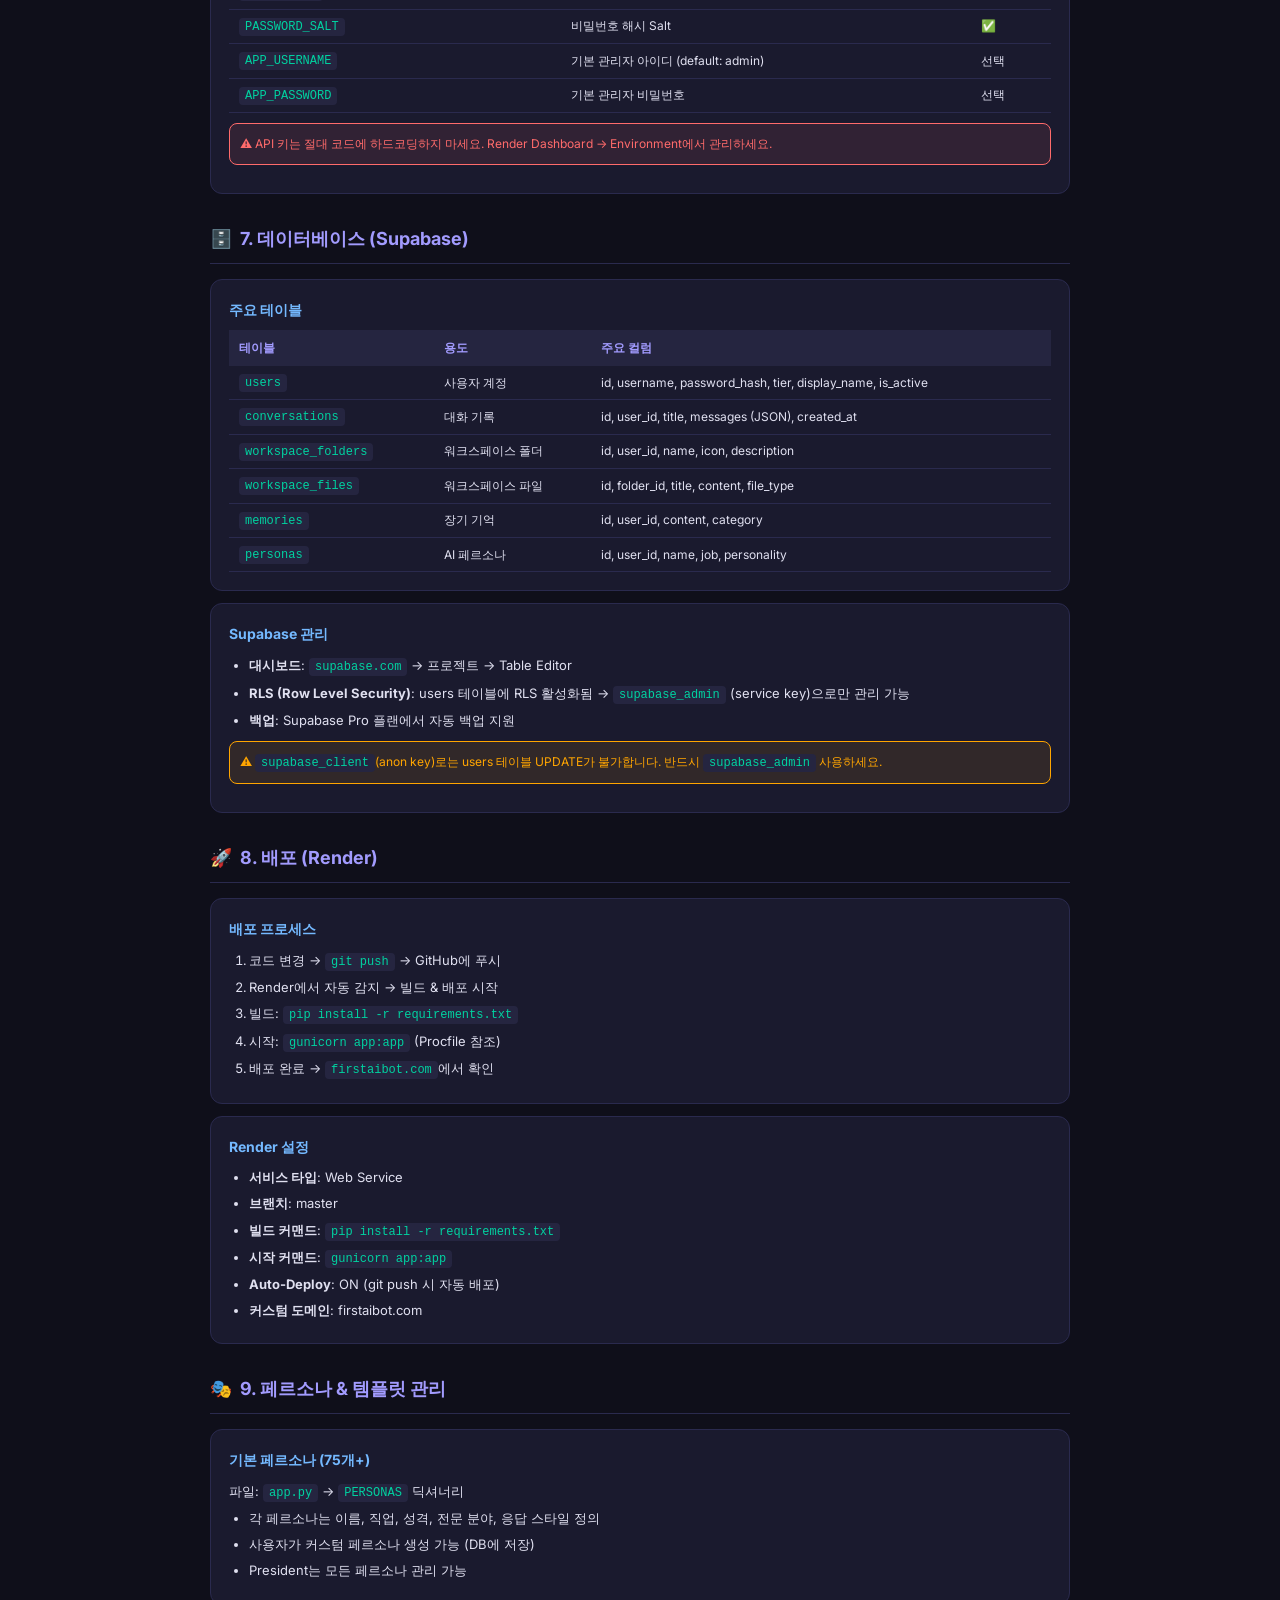
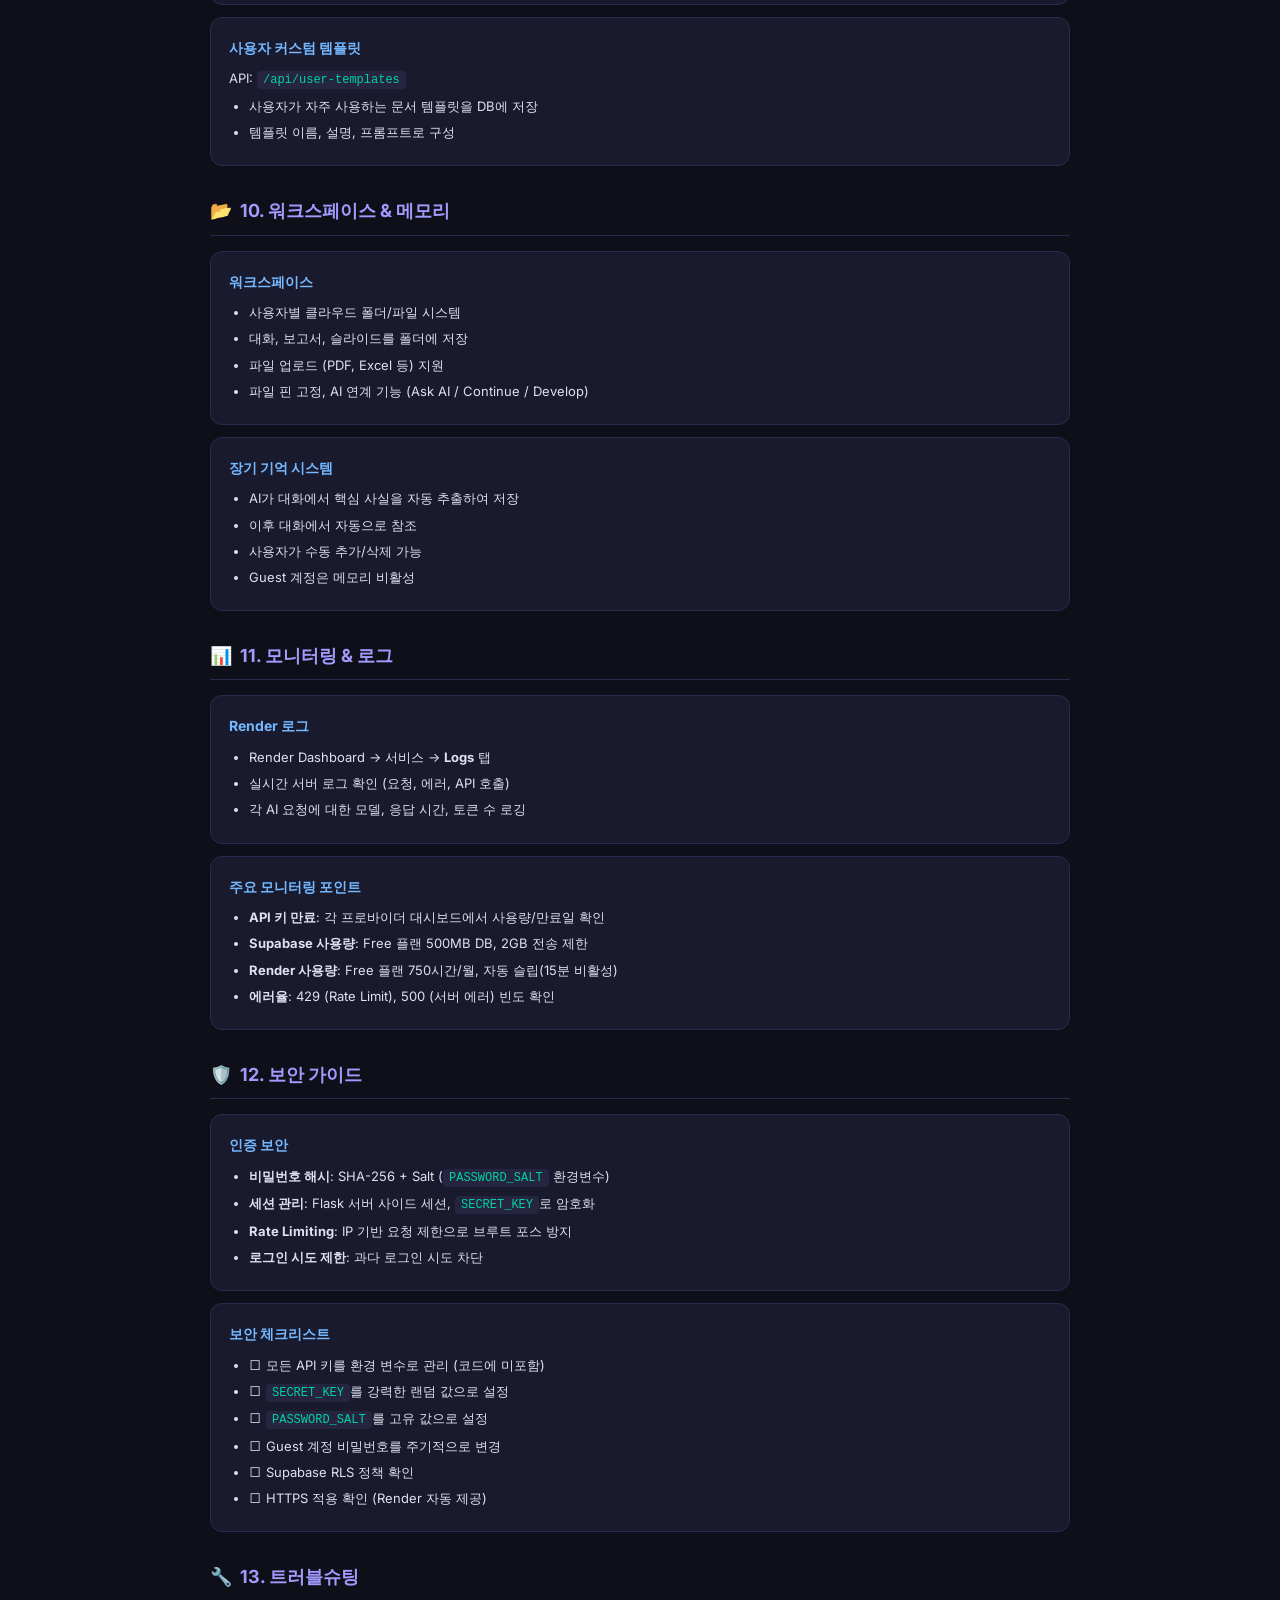
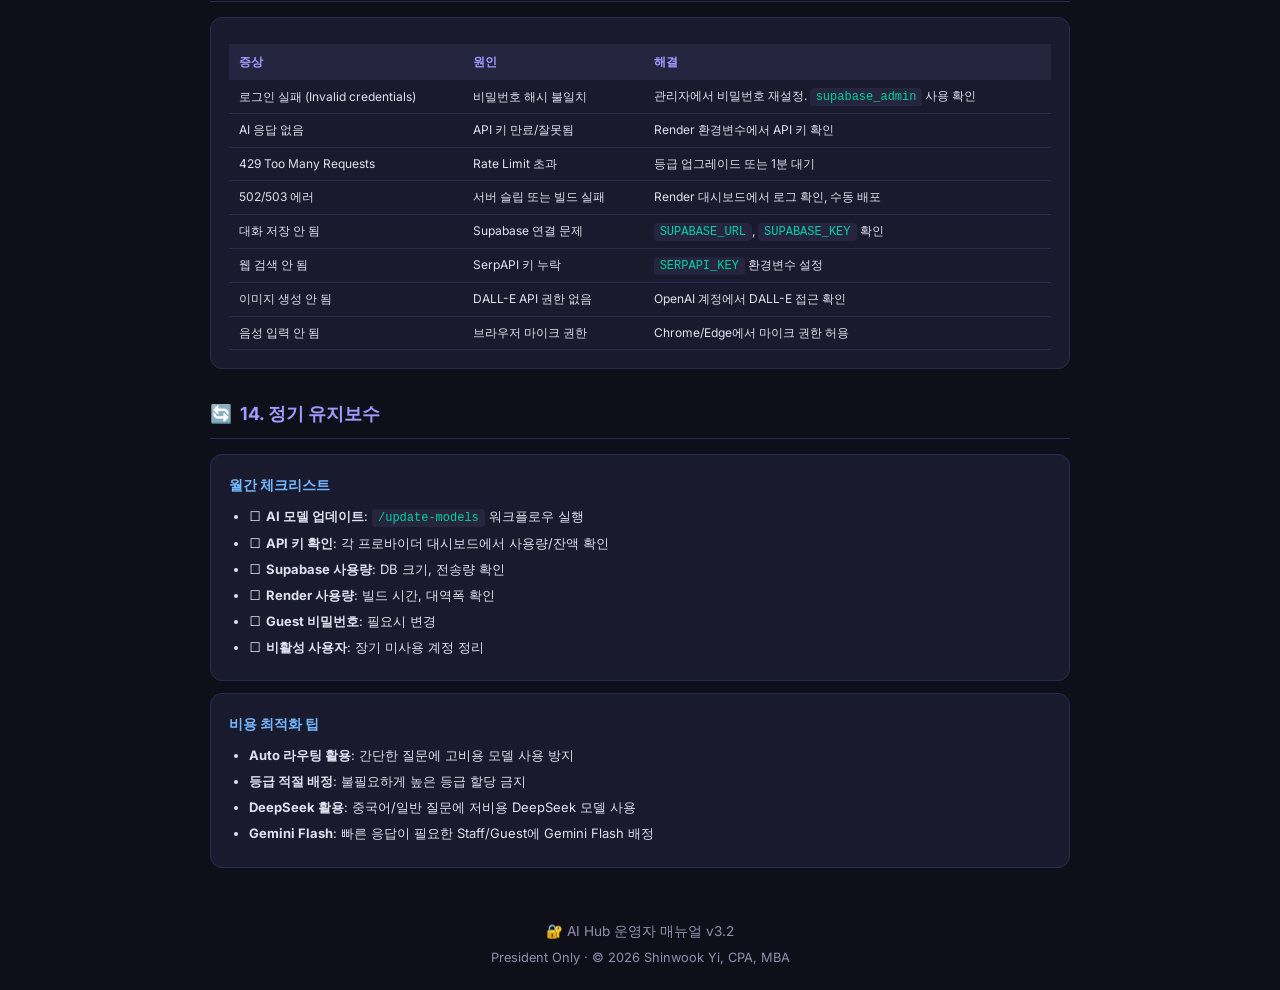
==== commit 790ee95e: "Update flagship models: GPT-5.4, Gemini 3.1 Pro, Claude Sonnet 4.6, Grok 4.20" ====
--- a/templates/admin_manual.html
+++ b/templates/admin_manual.html
@@ -125,12 +125,12 @@
       <tr><td>chatgpt:gpt-4o-mini</td><td>OpenAI</td><td>GPT-4o Mini</td><td>Low</td></tr>
       <tr><td>chatgpt:gpt-4o</td><td>OpenAI</td><td>GPT-4o</td><td>Medium</td></tr>
       <tr><td>chatgpt:gpt-5.2</td><td>OpenAI</td><td>GPT-5.2</td><td>Medium</td></tr>
-      <tr><td>chatgpt:gpt-5.2-pro</td><td>OpenAI</td><td>GPT-5.2 Pro</td><td>High</td></tr>
+      <tr><td>chatgpt:gpt-5.4</td><td>OpenAI</td><td>GPT-5.4</td><td>High</td></tr>
       <tr><td>chatgpt:o3</td><td>OpenAI</td><td>GPT o3</td><td>High</td></tr>
       <tr><td>gemini:gemini-2.5-flash</td><td>Google</td><td>Gemini Flash</td><td>Low</td></tr>
-      <tr><td>gemini:gemini-2.5-pro</td><td>Google</td><td>Gemini Pro</td><td>Medium</td></tr>
-      <tr><td>claude:claude-sonnet-4-*</td><td>Anthropic</td><td>Claude Sonnet 4</td><td>Medium</td></tr>
-      <tr><td>grok:grok-3-mini-fast</td><td>xAI</td><td>Grok Mini</td><td>Low</td></tr>
+      <tr><td>gemini:gemini-3.1-pro</td><td>Google</td><td>Gemini 3.1 Pro</td><td>Medium</td></tr>
+      <tr><td>claude:claude-sonnet-4-6-*</td><td>Anthropic</td><td>Claude Sonnet 4.6</td><td>Medium</td></tr>
+      <tr><td>grok:grok-4.20</td><td>xAI</td><td>Grok 4.20</td><td>Medium</td></tr>
       <tr><td>azure:gpt-4o-mini</td><td>Azure</td><td>Azure GPT-4o Mini</td><td>Low</td></tr>
       <tr><td>deepseek:deepseek-chat</td><td>DeepSeek</td><td>DeepSeek V3</td><td>Low</td></tr>
       <tr><td>deepseek:deepseek-reasoner</td><td>DeepSeek</td><td>DeepSeek R1</td><td>Medium</td></tr>
@@ -156,8 +156,8 @@
     <table>
       <tr><th>등급</th><th>접근 가능 모델</th></tr>
       <tr><td>President</td><td>전체 12개 모델 (MODEL_CATALOG 전체)</td></tr>
-      <tr><td>Director</td><td>11개 (gpt-5.2-pro 제외)</td></tr>
-      <tr><td>Manager</td><td>5개 (gpt-4o-mini, gemini-flash, claude, grok, deepseek-chat)</td></tr>
+      <tr><td>Director</td><td>10개 (gpt-5.4, o3 제외)</td></tr>
+      <tr><td>Manager</td><td>5개 (gpt-4o-mini, gpt-5.2, gemini-flash, claude-sonnet-4.6, deepseek-chat)</td></tr>
       <tr><td>Staff</td><td>2개 (gpt-4o-mini, gemini-flash)</td></tr>
       <tr><td>Guest</td><td>1개 (gpt-4o-mini)</td></tr>
     </table>
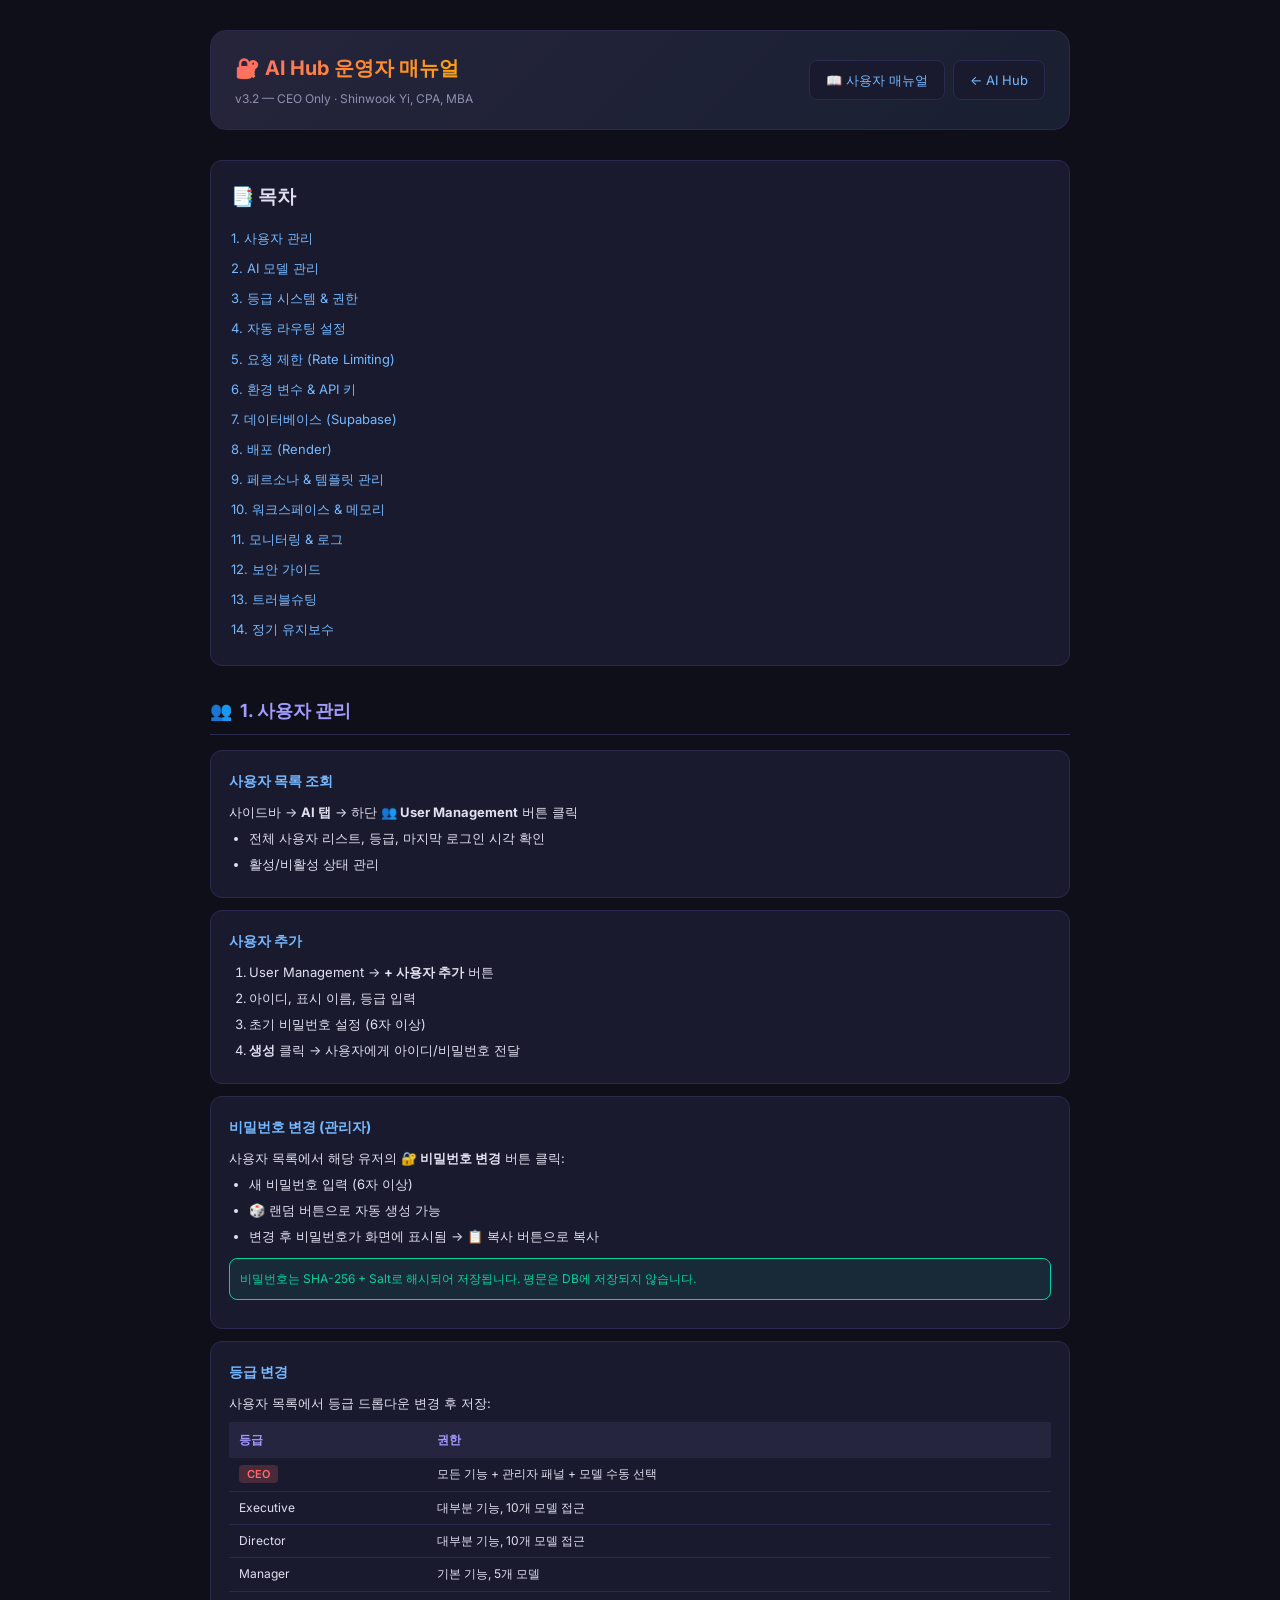
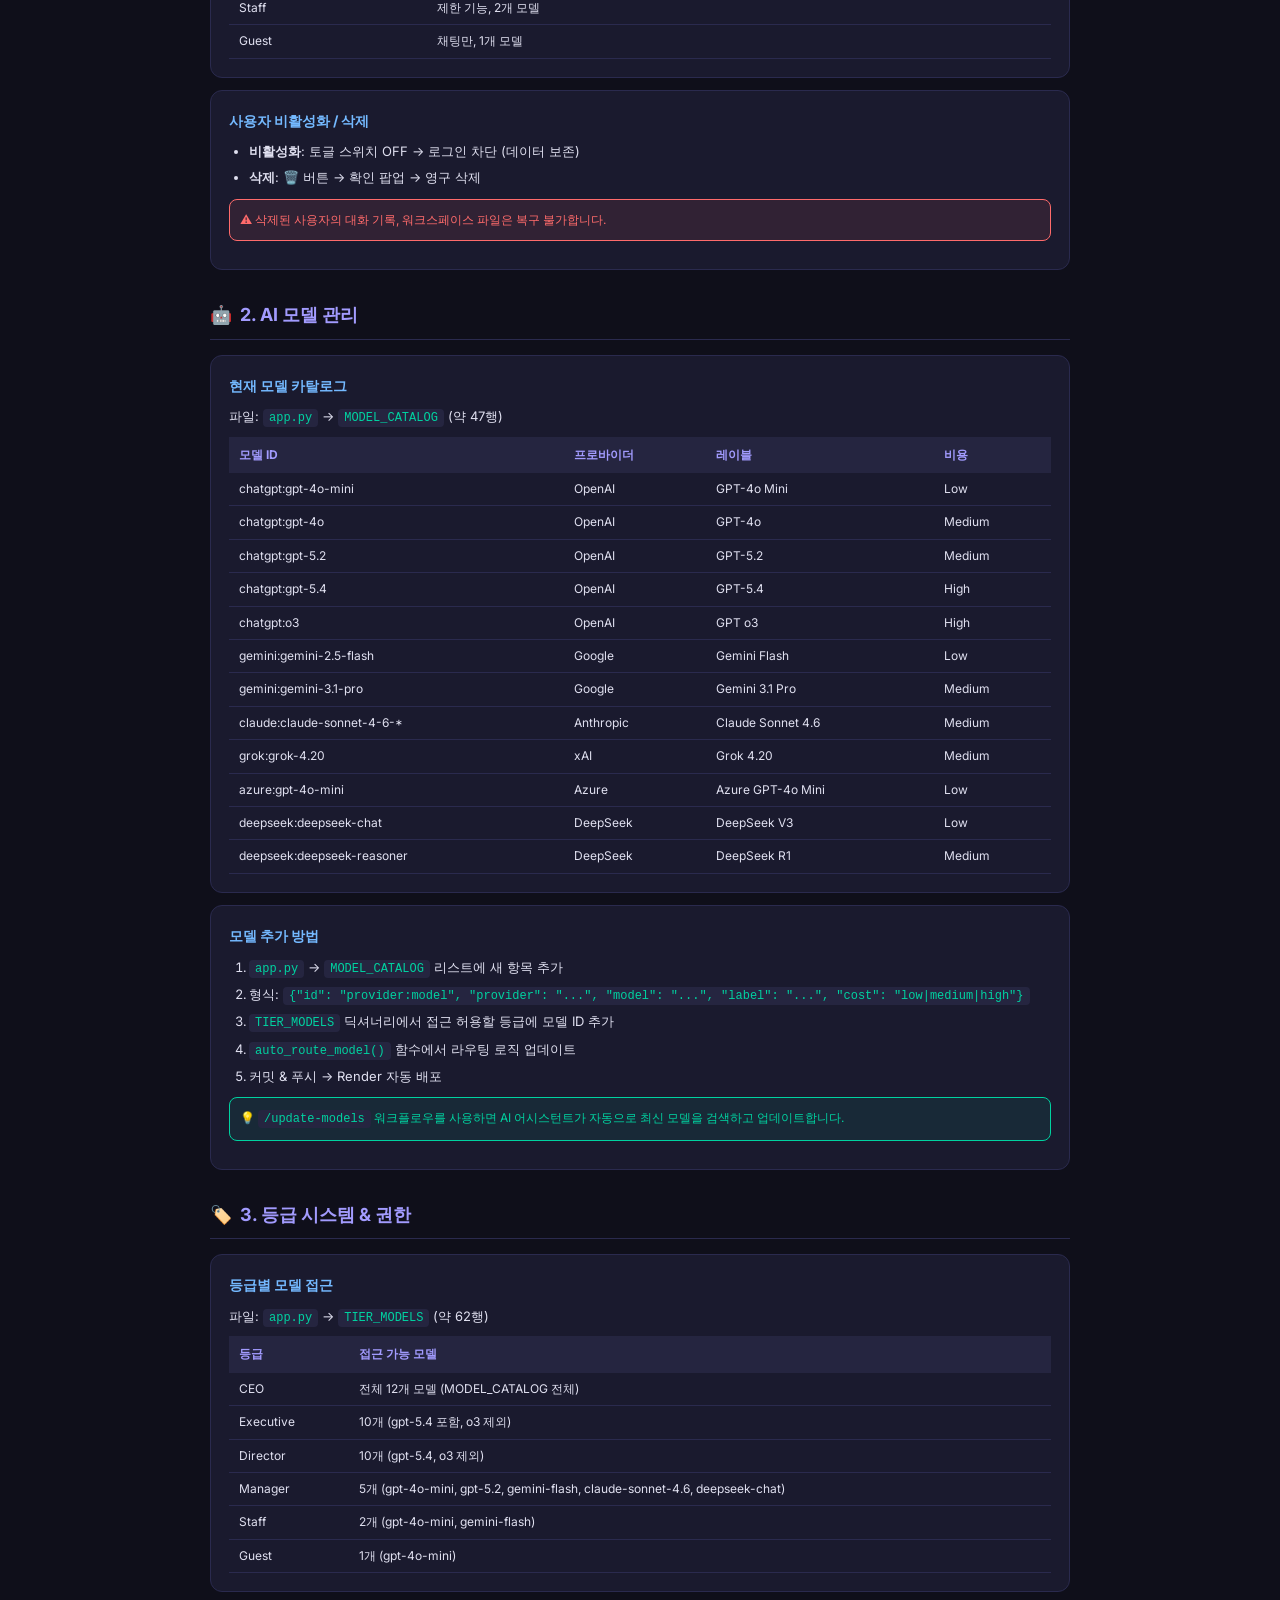
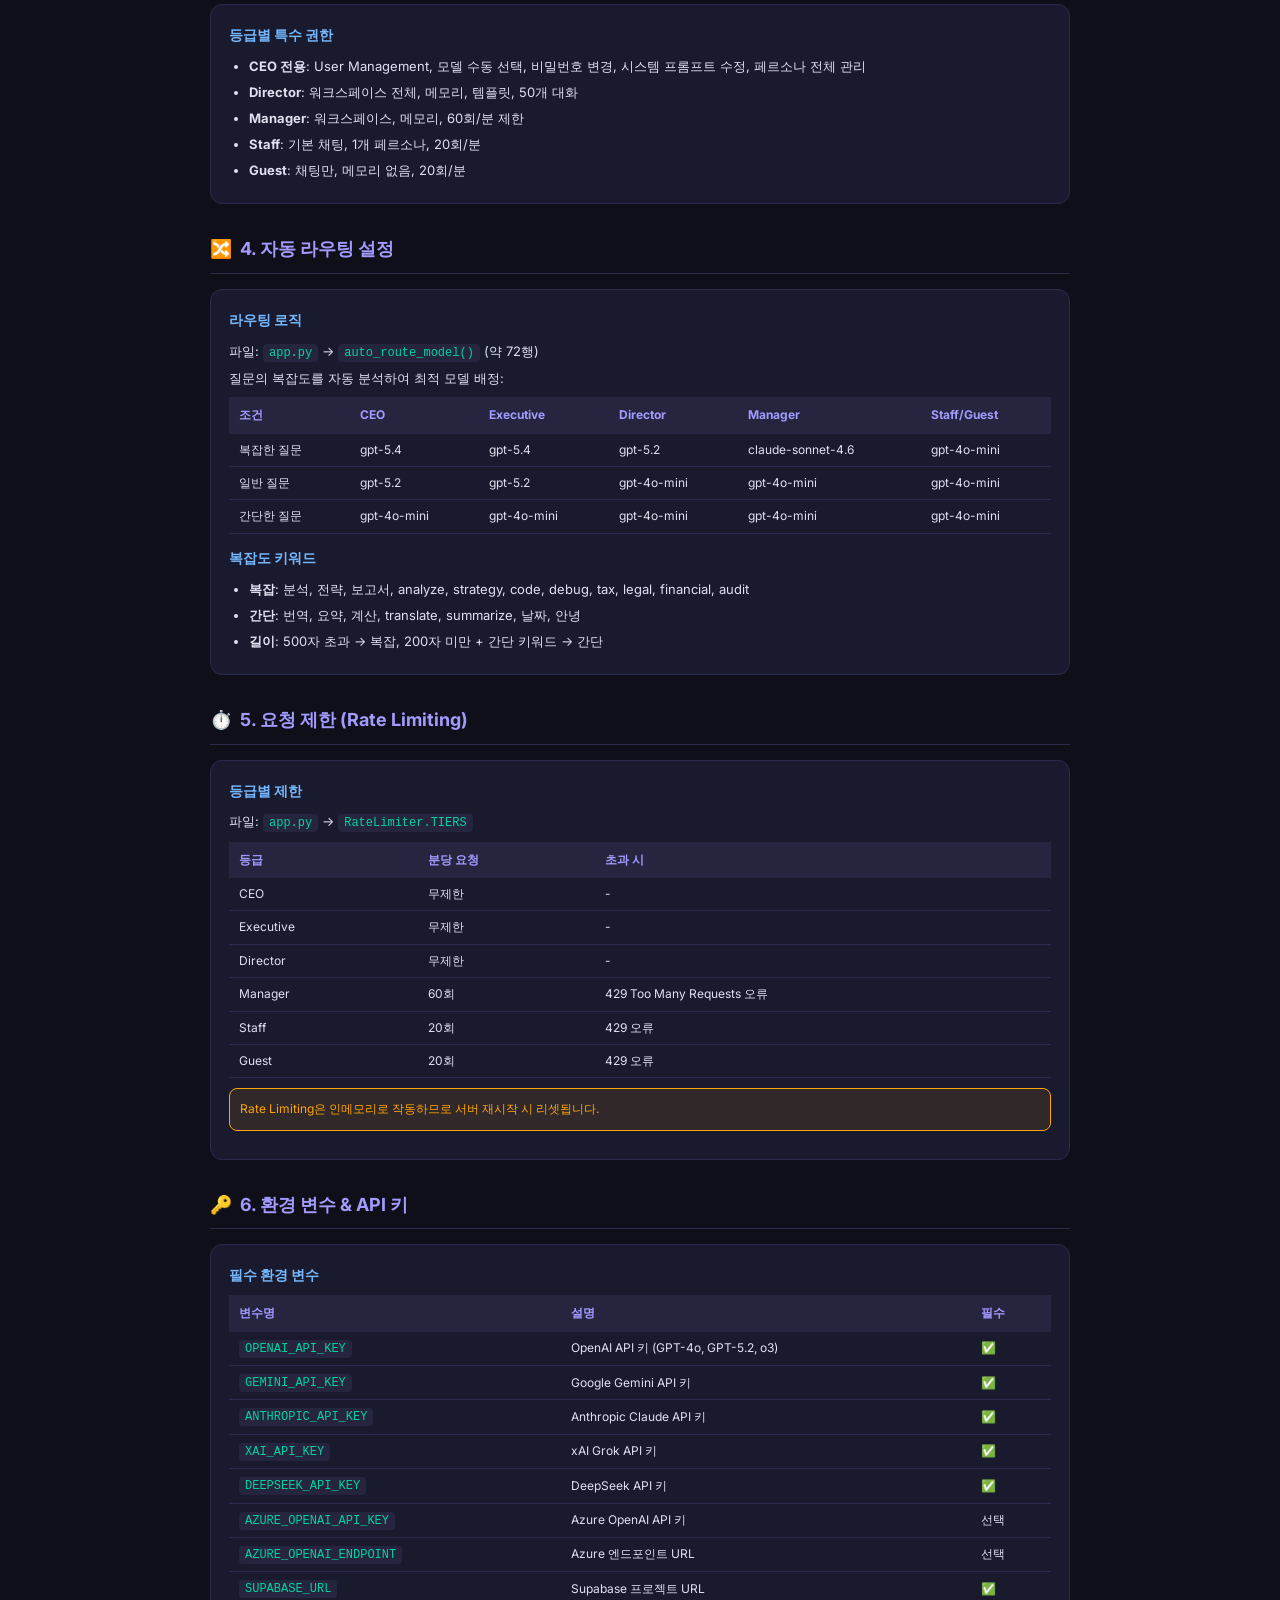
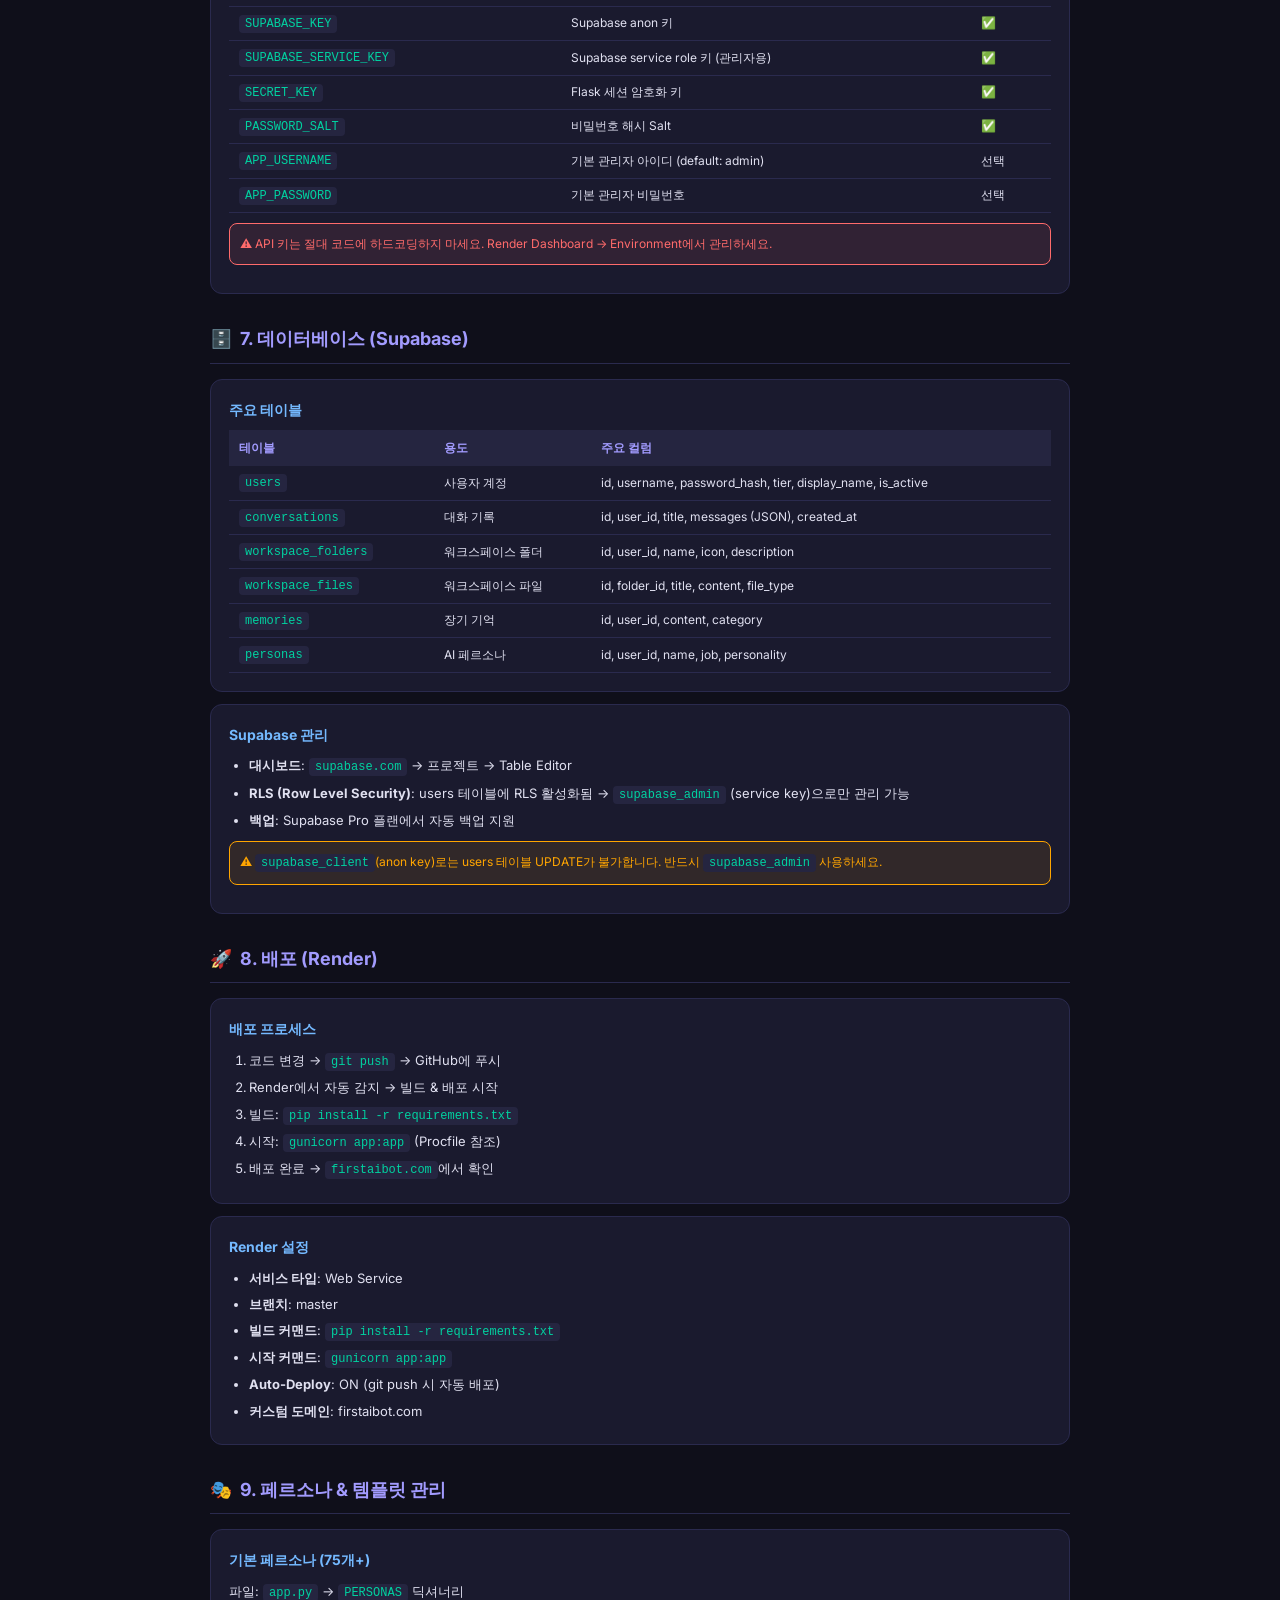
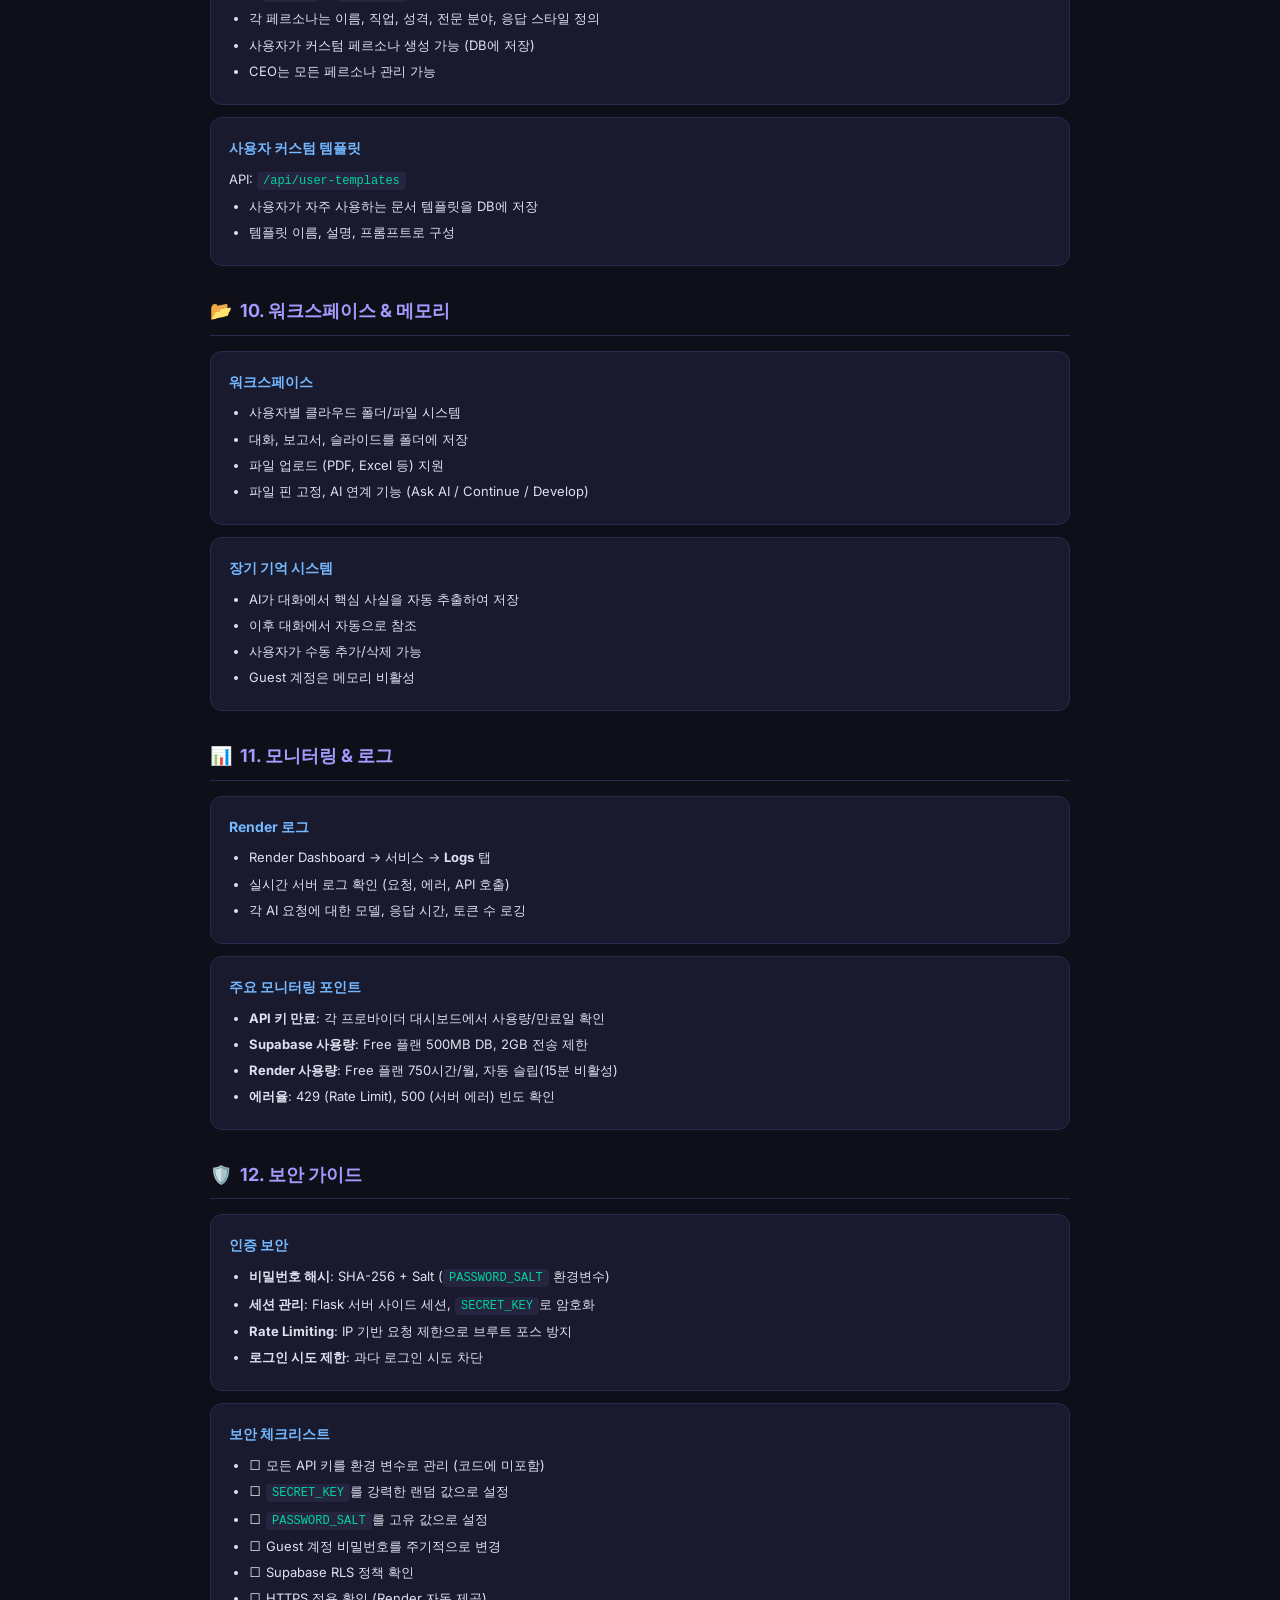
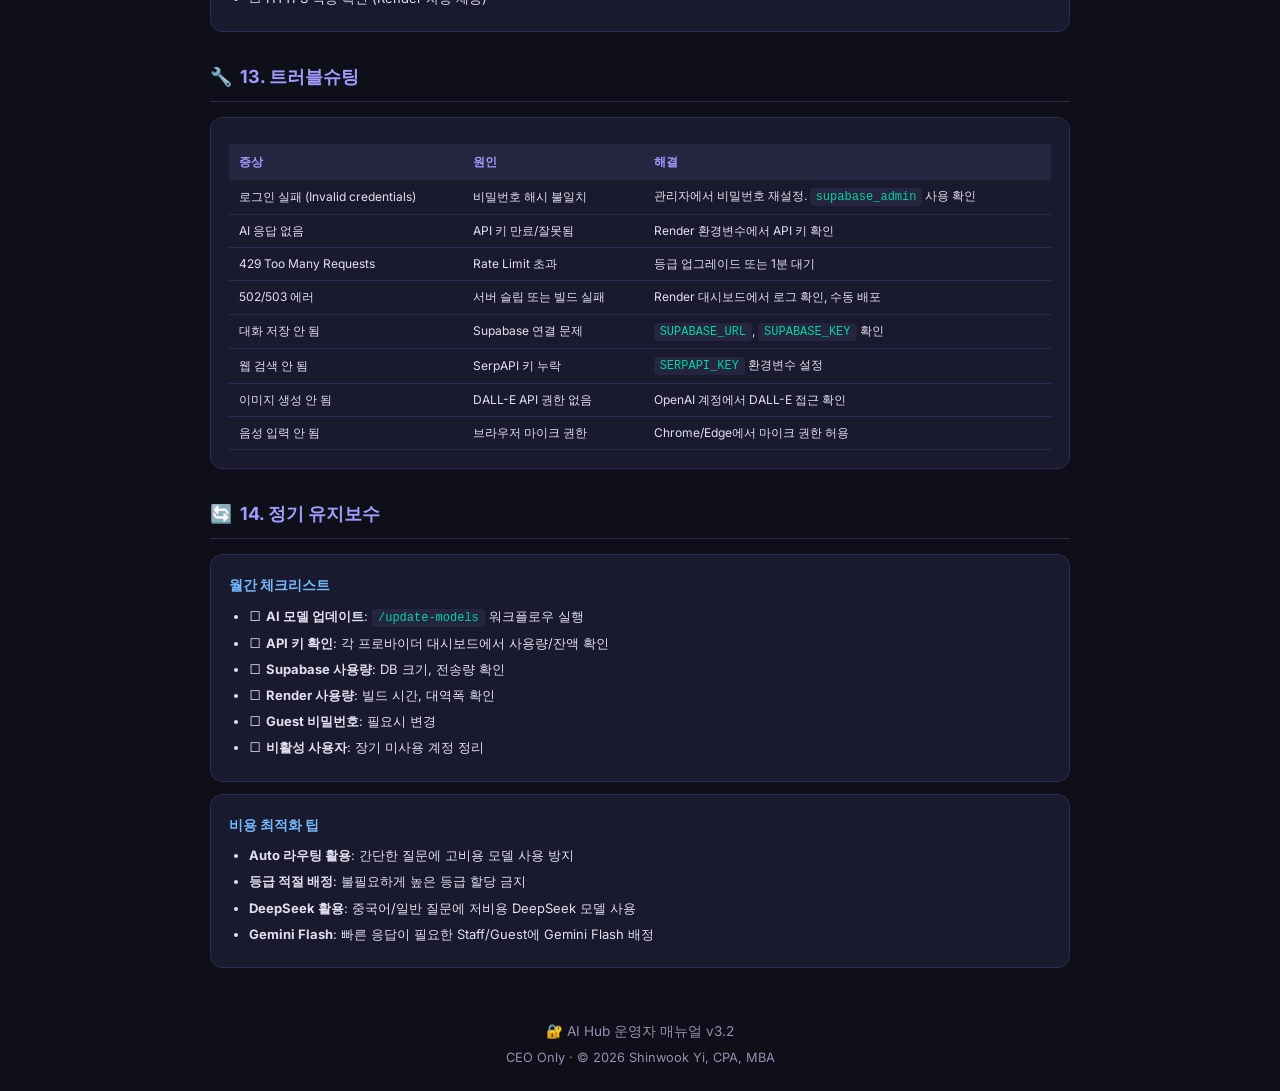
==== commit 1b613a1b: "docs: update README, manual, admin manual for 6-tier system (CEO/Executive/Director/Manager/Staff/Gu" ====
--- a/templates/admin_manual.html
+++ b/templates/admin_manual.html
@@ -39,7 +39,7 @@
   <div class="header-bar">
     <div>
       <h1>🔐 AI Hub 운영자 매뉴얼</h1>
-      <p class="subtitle">v3.2 — President Only · Shinwook Yi, CPA, MBA</p>
+      <p class="subtitle">v3.2 — CEO Only · Shinwook Yi, CPA, MBA</p>
     </div>
     <div style="display:flex;gap:8px;">
       <a href="/manual" class="back-btn">📖 사용자 매뉴얼</a>
@@ -99,8 +99,9 @@
     <p>사용자 목록에서 등급 드롭다운 변경 후 저장:</p>
     <table>
       <tr><th>등급</th><th>권한</th></tr>
-      <tr><td><span class="badge badge-owner">President</span></td><td>모든 기능 + 관리자 패널 + 모델 수동 선택</td></tr>
-      <tr><td>Director</td><td>대부분 기능, 11개 모델 접근</td></tr>
+      <tr><td><span class="badge badge-owner">CEO</span></td><td>모든 기능 + 관리자 패널 + 모델 수동 선택</td></tr>
+      <tr><td>Executive</td><td>대부분 기능, 10개 모델 접근</td></tr>
+      <tr><td>Director</td><td>대부분 기능, 10개 모델 접근</td></tr>
       <tr><td>Manager</td><td>기본 기능, 5개 모델</td></tr>
       <tr><td>Staff</td><td>제한 기능, 2개 모델</td></tr>
       <tr><td>Guest</td><td>채팅만, 1개 모델</td></tr>
@@ -155,7 +156,8 @@
     <p>파일: <code>app.py</code> → <code>TIER_MODELS</code> (약 62행)</p>
     <table>
       <tr><th>등급</th><th>접근 가능 모델</th></tr>
-      <tr><td>President</td><td>전체 12개 모델 (MODEL_CATALOG 전체)</td></tr>
+      <tr><td>CEO</td><td>전체 12개 모델 (MODEL_CATALOG 전체)</td></tr>
+      <tr><td>Executive</td><td>10개 (gpt-5.4 포함, o3 제외)</td></tr>
       <tr><td>Director</td><td>10개 (gpt-5.4, o3 제외)</td></tr>
       <tr><td>Manager</td><td>5개 (gpt-4o-mini, gpt-5.2, gemini-flash, claude-sonnet-4.6, deepseek-chat)</td></tr>
       <tr><td>Staff</td><td>2개 (gpt-4o-mini, gemini-flash)</td></tr>
@@ -165,7 +167,7 @@
   <div class="card">
     <h3>등급별 특수 권한</h3>
     <ul>
-      <li><strong>President 전용</strong>: User Management, 모델 수동 선택, 비밀번호 변경, 시스템 프롬프트 수정, 페르소나 전체 관리</li>
+      <li><strong>CEO 전용</strong>: User Management, 모델 수동 선택, 비밀번호 변경, 시스템 프롬프트 수정, 페르소나 전체 관리</li>
       <li><strong>Director</strong>: 워크스페이스 전체, 메모리, 템플릿, 50개 대화</li>
       <li><strong>Manager</strong>: 워크스페이스, 메모리, 60회/분 제한</li>
       <li><strong>Staff</strong>: 기본 채팅, 1개 페르소나, 20회/분</li>
@@ -180,10 +182,10 @@
     <p>파일: <code>app.py</code> → <code>auto_route_model()</code> (약 72행)</p>
     <p>질문의 복잡도를 자동 분석하여 최적 모델 배정:</p>
     <table>
-      <tr><th>조건</th><th>President</th><th>Director</th><th>Manager</th><th>Staff/Guest</th></tr>
-      <tr><td>복잡한 질문</td><td>gpt-5.2-pro</td><td>gpt-5.2</td><td>claude-sonnet-4</td><td>gpt-4o-mini</td></tr>
-      <tr><td>일반 질문</td><td>gpt-5.2</td><td>gpt-4o-mini</td><td>gpt-4o-mini</td><td>gpt-4o-mini</td></tr>
-      <tr><td>간단한 질문</td><td>gpt-4o-mini</td><td>gpt-4o-mini</td><td>gpt-4o-mini</td><td>gpt-4o-mini</td></tr>
+      <tr><th>조건</th><th>CEO</th><th>Executive</th><th>Director</th><th>Manager</th><th>Staff/Guest</th></tr>
+      <tr><td>복잡한 질문</td><td>gpt-5.4</td><td>gpt-5.4</td><td>gpt-5.2</td><td>claude-sonnet-4.6</td><td>gpt-4o-mini</td></tr>
+      <tr><td>일반 질문</td><td>gpt-5.2</td><td>gpt-5.2</td><td>gpt-4o-mini</td><td>gpt-4o-mini</td><td>gpt-4o-mini</td></tr>
+      <tr><td>간단한 질문</td><td>gpt-4o-mini</td><td>gpt-4o-mini</td><td>gpt-4o-mini</td><td>gpt-4o-mini</td><td>gpt-4o-mini</td></tr>
     </table>
     <h3 style="margin-top:12px;">복잡도 키워드</h3>
     <ul>
@@ -200,7 +202,8 @@
     <p>파일: <code>app.py</code> → <code>RateLimiter.TIERS</code></p>
     <table>
       <tr><th>등급</th><th>분당 요청</th><th>초과 시</th></tr>
-      <tr><td>President</td><td>무제한</td><td>-</td></tr>
+      <tr><td>CEO</td><td>무제한</td><td>-</td></tr>
+      <tr><td>Executive</td><td>무제한</td><td>-</td></tr>
       <tr><td>Director</td><td>무제한</td><td>-</td></tr>
       <tr><td>Manager</td><td>60회</td><td>429 Too Many Requests 오류</td></tr>
       <tr><td>Staff</td><td>20회</td><td>429 오류</td></tr>
@@ -289,7 +292,7 @@
     <ul>
       <li>각 페르소나는 이름, 직업, 성격, 전문 분야, 응답 스타일 정의</li>
       <li>사용자가 커스텀 페르소나 생성 가능 (DB에 저장)</li>
-      <li>President는 모든 페르소나 관리 가능</li>
+      <li>CEO는 모든 페르소나 관리 가능</li>
     </ul>
   </div>
   <div class="card">
@@ -406,7 +409,7 @@
 
   <div style="text-align:center;padding:40px 0;color:var(--text2);font-size:0.85rem;">
     <p>🔐 AI Hub 운영자 매뉴얼 v3.2</p>
-    <p style="margin-top:4px;font-size:0.8rem;">President Only · © 2026 Shinwook Yi, CPA, MBA</p>
+    <p style="margin-top:4px;font-size:0.8rem;">CEO Only · © 2026 Shinwook Yi, CPA, MBA</p>
   </div>
 </div>
 </body>
